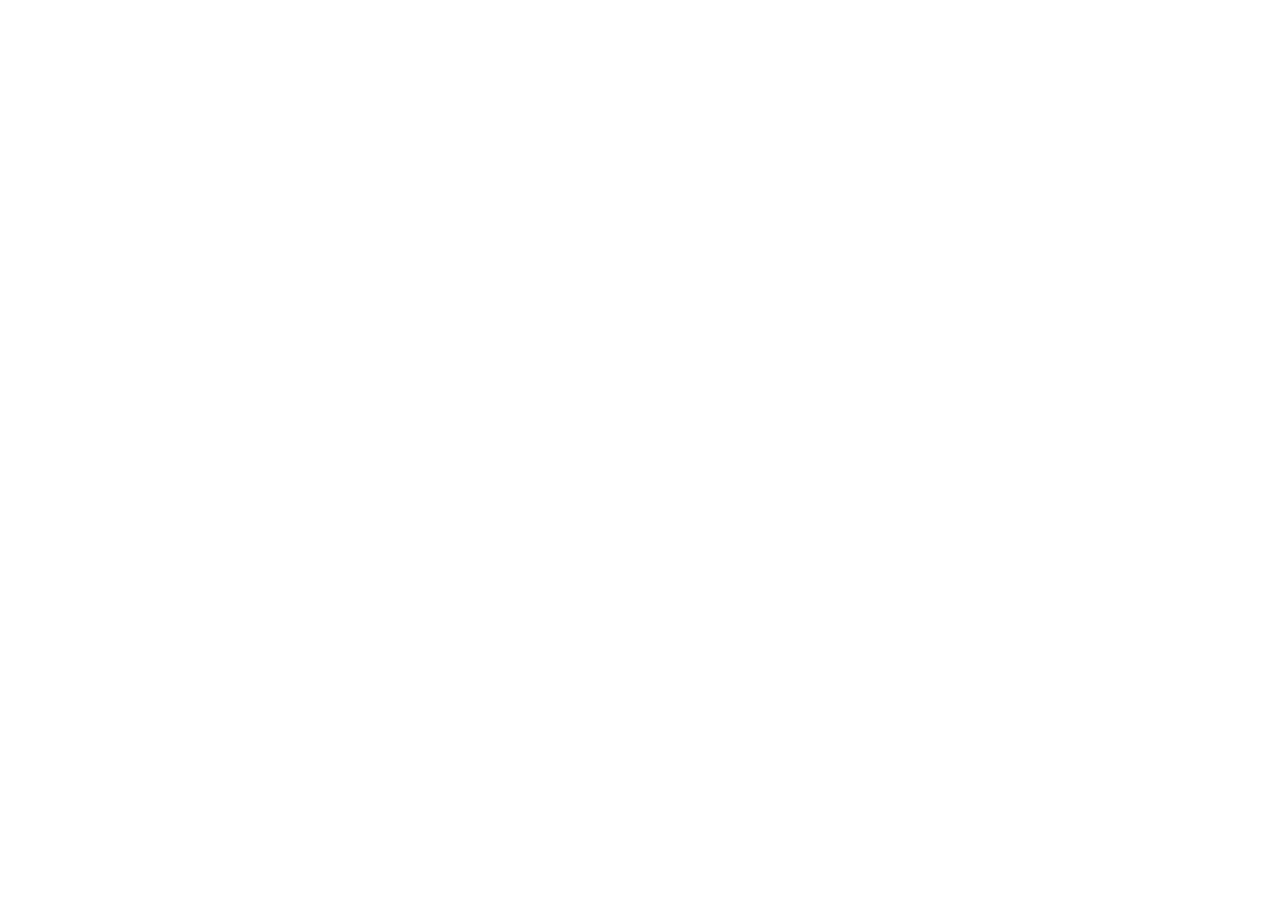
==== index.html @ 0fb294c4 "chore: setup project structure" ====
<!DOCTYPE html>
<html lang="fr">
<head>
    <meta charset="UTF-8">
    <meta name="viewport" content="width=device-width, initial-scale=1.0">
    <title>Document</title>
    <link rel="stylesheet" href="style.css">
</head>
<body>
    
    
    <script src="script.js"></script>
</body>
</html>
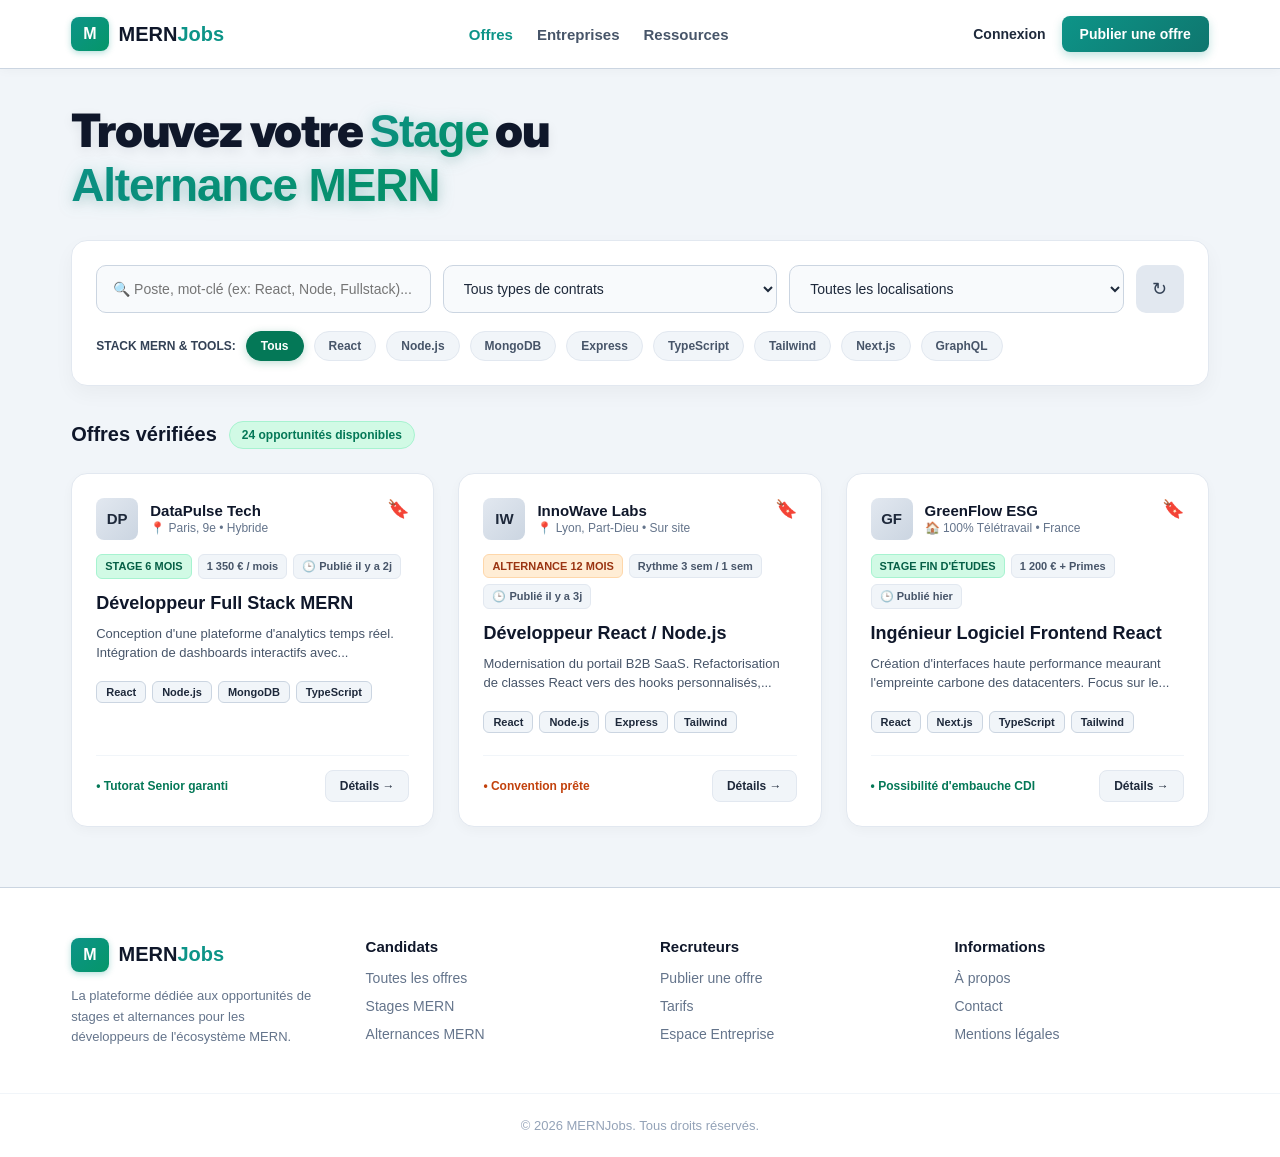
==== commit f0b719e2: "integrer la partie static html et css pour home page" ====
--- a/index.html
+++ b/index.html
@@ -3,12 +3,200 @@
 <head>
     <meta charset="UTF-8">
     <meta name="viewport" content="width=device-width, initial-scale=1.0">
-    <title>Document</title>
+    <title>Trouvez votre Stage ou Alternance MERN</title>
     <link rel="stylesheet" href="style.css">
+    <link href="https://fonts.googleapis.com/css2?family=Inter:wght@400;600;800;900&display=swap" rel="stylesheet">
 </head>
 <body>
-    
-    
-    <script src="script.js"></script>
+
+<header class="header">
+    <div class="container navbar">
+        <div class="logo-brand">
+            <span class="logo-icon">M</span>
+            <span class="logo-text">MERN<span>Jobs</span></span>
+        </div>
+        <nav class="nav-links">
+            <a href="#" class="active">Offres</a>
+            <a href="#">Entreprises</a>
+            <a href="#">Ressources</a>
+        </nav>
+        <div class="nav-actions">
+            <a href="#" class="btn-link">Connexion</a>
+            <a href="#" class="btn-primary">Publier une offre</a>
+        </div>
+    </div>
+</header>
+
+<main class="container">
+    <h1>Trouvez votre <span>Stage</span> ou<br><span>Alternance MERN</span></h1>
+
+    <div class="search-card">
+        <div class="inputs-row">
+            <input type="text" class="input-group" placeholder="🔍 Poste, mot-clé (ex: React, Node, Fullstack)...">
+            <select class="input-group">
+                <option>Tous types de contrats</option>
+            </select>
+            <select class="input-group">
+                <option>Toutes les localisations</option>
+            </select>
+            <button class="icon-btn">↻</button>
+        </div>
+        <div class="tags-row">
+            <span>STACK MERN & TOOLS:</span>
+            <a href="#" class="tag active">Tous</a>
+            <a href="#" class="tag">React</a>
+            <a href="#" class="tag">Node.js</a>
+            <a href="#" class="tag">MongoDB</a>
+            <a href="#" class="tag">Express</a>
+            <a href="#" class="tag">TypeScript</a>
+            <a href="#" class="tag">Tailwind</a>
+            <a href="#" class="tag">Next.js</a>
+            <a href="#" class="tag">GraphQL</a>
+        </div>
+    </div>
+
+    <div class="section-header">
+        <h2>Offres vérifiées</h2>
+        <span class="badge-count">24 opportunités disponibles</span>
+    </div>
+
+    <div class="grid">
+        <div class="card">
+            <div>
+                <div class="card-header">
+                    <div class="company-info">
+                        <div class="logo">DP</div>
+                        <div>
+                            <div class="company-name">DataPulse Tech</div>
+                            <div class="location">📍 Paris, 9e • Hybride</div>
+                        </div>
+                    </div>
+                    <span class="bookmark">🔖</span>
+                </div>
+                <div class="badges">
+                    <span class="badge-type">Stage 6 mois</span>
+                    <span class="badge-gray">1 350 € / mois</span>
+                    <span class="badge-gray">🕒 Publié il y a 2j</span>
+                </div>
+                <h3 class="job-title">Développeur Full Stack MERN</h3>
+                <p class="job-desc">Conception d'une plateforme d'analytics temps réel. Intégration de dashboards interactifs avec...</p>
+                <div class="tech-stack">
+                    <span class="tech">React</span>
+                    <span class="tech">Node.js</span>
+                    <span class="tech">MongoDB</span>
+                    <span class="tech">TypeScript</span>
+                </div>
+            </div>
+            <div class="card-footer">
+                <span class="perk">• Tutorat Senior garanti</span>
+                <button class="btn-details">Détails →</button>
+            </div>
+        </div>
+
+        <div class="card">
+            <div>
+                <div class="card-header">
+                    <div class="company-info">
+                        <div class="logo">IW</div>
+                        <div>
+                            <div class="company-name">InnoWave Labs</div>
+                            <div class="location">📍 Lyon, Part-Dieu • Sur site</div>
+                        </div>
+                    </div>
+                    <span class="bookmark">🔖</span>
+                </div>
+                <div class="badges">
+                    <span class="badge-type orange">Alternance 12 mois</span>
+                    <span class="badge-gray">Rythme 3 sem / 1 sem</span>
+                    <span class="badge-gray">🕒 Publié il y a 3j</span>
+                </div>
+                <h3 class="job-title">Développeur React / Node.js</h3>
+                <p class="job-desc">Modernisation du portail B2B SaaS. Refactorisation de classes React vers des hooks personnalisés,...</p>
+                <div class="tech-stack">
+                    <span class="tech">React</span>
+                    <span class="tech">Node.js</span>
+                    <span class="tech">Express</span>
+                    <span class="tech">Tailwind</span>
+                </div>
+            </div>
+            <div class="card-footer">
+                <span class="perk orange">• Convention prête</span>
+                <button class="btn-details">Détails →</button>
+            </div>
+        </div>
+
+        <div class="card">
+            <div>
+                <div class="card-header">
+                    <div class="company-info">
+                        <div class="logo">GF</div>
+                        <div>
+                            <div class="company-name">GreenFlow ESG</div>
+                            <div class="location">🏠 100% Télétravail • France</div>
+                        </div>
+                    </div>
+                    <span class="bookmark">🔖</span>
+                </div>
+                <div class="badges">
+                    <span class="badge-type">Stage Fin d'Études</span>
+                    <span class="badge-gray">1 200 € + Primes</span>
+                    <span class="badge-gray">🕒 Publié hier</span>
+                </div>
+                <h3 class="job-title">Ingénieur Logiciel Frontend React</h3>
+                <p class="job-desc">Création d'interfaces haute performance meaurant l'empreinte carbone des datacenters. Focus sur le...</p>
+                <div class="tech-stack">
+                    <span class="tech">React</span>
+                    <span class="tech">Next.js</span>
+                    <span class="tech">TypeScript</span>
+                    <span class="tech">Tailwind</span>
+                </div>
+            </div>
+            <div class="card-footer">
+                <span class="perk">• Possibilité d'embauche CDI</span>
+                <button class="btn-details">Détails →</button>
+            </div>
+        </div>
+    </div>
+</main>
+
+<footer class="footer">
+    <div class="container footer-content">
+        <div class="footer-col">
+            <div class="logo-brand">
+                <span class="logo-icon">M</span>
+                <span class="logo-text">MERN<span>Jobs</span></span>
+            </div>
+            <p class="footer-desc">La plateforme dédiée aux opportunités de stages et alternances pour les développeurs de l'écosystème MERN.</p>
+        </div>
+        <div class="footer-col">
+            <h4>Candidats</h4>
+            <ul>
+                <li><a href="#">Toutes les offres</a></li>
+                <li><a href="#">Stages MERN</a></li>
+                <li><a href="#">Alternances MERN</a></li>
+            </ul>
+        </div>
+        <div class="footer-col">
+            <h4>Recruteurs</h4>
+            <ul>
+                <li><a href="#">Publier une offre</a></li>
+                <li><a href="#">Tarifs</a></li>
+                <li><a href="#">Espace Entreprise</a></li>
+            </ul>
+        </div>
+        <div class="footer-col">
+            <h4>Informations</h4>
+            <ul>
+                <li><a href="#">À propos</a></li>
+                <li><a href="#">Contact</a></li>
+                <li><a href="#">Mentions légales</a></li>
+            </ul>
+        </div>
+    </div>
+    <div class="footer-bottom">
+        <p>© 2026 MERNJobs. Tous droits réservés.</p>
+    </div>
+</footer>
+<script src="script.js"></script>
 </body>
 </html>
--- a/style.css
+++ b/style.css
@@ -0,0 +1,484 @@
+* {
+    box-sizing: border-box;
+    margin: 0;
+    padding: 0;
+    font-family: Arial, sans-serif;
+}
+
+body {
+    background-color: #f1f5f9;
+    color: #0f172a;
+}
+
+.container {
+    width: 92%;
+    max-width: 1600px;
+    margin: 0 auto;
+    padding: 0 20px;
+}
+
+/* Navigation Header */
+.header {
+    background-color: #ffffff;
+    border-bottom: 1px solid #cbd5e1;
+    padding: 16px 0;
+    margin-bottom: 35px;
+    box-shadow: 0 2px 10px rgba(0, 0, 0, 0.03);
+}
+
+.navbar {
+    display: flex;
+    justify-content: space-between;
+    align-items: center;
+}
+
+.logo-brand {
+    display: flex;
+    align-items: center;
+    gap: 10px;
+}
+
+.logo-icon {
+    background: linear-gradient(135deg, #0d9488, #059669);
+    color: #ffffff;
+    font-weight: bold;
+    padding: 8px 12px;
+    border-radius: 8px;
+    font-size: 16px;
+    box-shadow: 0 2px 6px rgba(13, 148, 136, 0.3);
+}
+
+.logo-text {
+    font-weight: 800;
+    font-size: 20px;
+    color: #0f172a;
+}
+
+.logo-text span {
+    color: #0d9488;
+}
+
+.nav-links {
+    display: flex;
+    gap: 24px;
+}
+
+.nav-links a {
+    text-decoration: none;
+    color: #475569;
+    font-size: 15px;
+    font-weight: 600;
+    transition: color 0.2s ease;
+}
+
+.nav-links a.active, .nav-links a:hover {
+    color: #0d9488;
+}
+
+.nav-actions {
+    display: flex;
+    align-items: center;
+    gap: 16px;
+}
+
+.btn-link {
+    text-decoration: none;
+    color: #1e293b;
+    font-size: 14px;
+    font-weight: 700;
+}
+
+.btn-primary {
+    text-decoration: none;
+    background: linear-gradient(135deg, #0d9488, #0f766e);
+    color: #ffffff;
+    padding: 10px 18px;
+    border-radius: 8px;
+    font-size: 14px;
+    font-weight: bold;
+    box-shadow: 0 4px 10px rgba(13, 148, 136, 0.25);
+    transition: all 0.2s ease;
+}
+
+.btn-primary:hover {
+    background: linear-gradient(135deg, #0f766e, #115e59);
+    box-shadow: 0 6px 16px rgba(13, 148, 136, 0.35);
+    transform: translateY(-2px);
+}
+
+/* Section Principale */
+main {
+    margin-bottom: 60px;
+}
+
+h1 {
+    font-family: 'Inter', sans-serif;
+    font-size: 46px;
+    font-weight: 900;
+    letter-spacing: -1.2px;
+    line-height: 1.15;
+    margin-bottom: 28px;
+    color: #0f172a;
+    text-shadow: 0 4px 12px rgba(15, 23, 42, 0.08);
+}
+
+h1 span {
+    background: linear-gradient(135deg, #0d9488 0%, #059669 100%);
+    -webkit-background-clip: text;
+    -webkit-text-fill-color: transparent;
+    display: inline-block;
+    filter: drop-shadow(0 2px 8px rgba(13, 148, 136, 0.25));
+}
+
+/* Carte de recherche */
+.search-card {
+    background: #ffffff;
+    padding: 24px;
+    border-radius: 16px;
+    border: 1px solid #e2e8f0;
+    box-shadow: 0 8px 20px rgba(0, 0, 0, 0.04);
+    margin-bottom: 35px;
+    transition: box-shadow 0.3s ease;
+}
+
+.search-card:hover {
+    box-shadow: 0 12px 28px rgba(0, 0, 0, 0.07);
+}
+
+.inputs-row {
+    display: flex;
+    gap: 12px;
+    margin-bottom: 18px;
+}
+
+.input-group {
+    flex: 1;
+    padding: 14px 16px;
+    background-color: #f8fafc;
+    border-radius: 10px;
+    border: 1px solid #cbd5e1;
+    color: #1e293b;
+    font-size: 14px;
+    outline: none;
+}
+
+.input-group:focus {
+    border-color: #0d9488;
+    background-color: #ffffff;
+}
+
+.icon-btn {
+    width: 48px;
+    background-color: #e2e8f0;
+    border: none;
+    border-radius: 10px;
+    cursor: pointer;
+    font-size: 18px;
+    color: #334155;
+    transition: all 0.2s ease;
+}
+
+.icon-btn:hover {
+    background-color: #cbd5e1;
+    transform: rotate(180deg);
+}
+
+.tags-row {
+    display: flex;
+    align-items: center;
+    gap: 10px;
+    flex-wrap: wrap;
+    font-size: 12px;
+    font-weight: bold;
+    color: #334155;
+}
+
+.tag {
+    padding: 7px 14px;
+    border-radius: 20px;
+    background-color: #f1f5f9;
+    color: #475569;
+    text-decoration: none;
+    font-weight: 600;
+    border: 1px solid #e2e8f0;
+    transition: all 0.2s ease;
+}
+
+.tag:hover:not(.active) {
+    background-color: #e2e8f0;
+    color: #0f172a;
+    transform: translateY(-1px);
+}
+
+.tag.active {
+    background-color: #047857;
+    color: #ffffff;
+    font-weight: bold;
+    border-color: #047857;
+    box-shadow: 0 2px 8px rgba(4, 120, 87, 0.25);
+}
+
+/* En-tête de section */
+.section-header {
+    display: flex;
+    align-items: center;
+    gap: 12px;
+    margin-bottom: 24px;
+}
+
+.section-header h2 {
+    font-size: 20px;
+    color: #0f172a;
+}
+
+.badge-count {
+    background-color: #d1fae5;
+    color: #047857;
+    padding: 6px 12px;
+    border-radius: 20px;
+    font-size: 12px;
+    font-weight: 800;
+    border: 1px solid #a7f3d0;
+}
+
+/* Grille et Cartes */
+.grid {
+    display: flex;
+    flex-wrap: wrap;
+    gap: 24px;
+}
+
+.card {
+    background: #ffffff;
+    border-radius: 16px;
+    padding: 24px;
+    flex: 1 1 calc(33.333% - 24px);
+    min-width: 320px;
+    border: 1px solid #e2e8f0;
+    box-shadow: 0 4px 12px rgba(0, 0, 0, 0.03);
+    display: flex;
+    flex-direction: column;
+    justify-content: space-between;
+    transition: all 0.25s ease;
+}
+
+.card:hover {
+    transform: translateY(-5px);
+    box-shadow: 0 16px 30px rgba(0, 0, 0, 0.08);
+    border-color: #94a3b8;
+}
+
+.card-header {
+    display: flex;
+    justify-content: space-between;
+    align-items: flex-start;
+    margin-bottom: 14px;
+}
+
+.company-info {
+    display: flex;
+    gap: 12px;
+    align-items: center;
+}
+
+.logo {
+    width: 42px;
+    height: 42px;
+    background: linear-gradient(135deg, #e2e8f0, #cbd5e1);
+    border-radius: 8px;
+    display: flex;
+    align-items: center;
+    justify-content: center;
+    font-weight: 800;
+    font-size: 15px;
+    color: #1e293b;
+}
+
+.company-name {
+    font-weight: 700;
+    font-size: 15px;
+    color: #0f172a;
+}
+
+.location {
+    font-size: 12px;
+    color: #64748b;
+    margin-top: 2px;
+}
+
+.bookmark {
+    color: #94a3b8;
+    font-size: 18px;
+    cursor: pointer;
+    transition: all 0.2s ease;
+}
+
+.bookmark:hover {
+    transform: scale(1.25);
+    color: #0d9488;
+}
+
+.badges {
+    display: flex;
+    flex-wrap: wrap;
+    gap: 6px;
+    margin-bottom: 14px;
+}
+
+.badge-type {
+    background-color: #d1fae5;
+    color: #065f46;
+    font-size: 11px;
+    font-weight: 800;
+    padding: 5px 8px;
+    border-radius: 6px;
+    text-transform: uppercase;
+    border: 1px solid #a7f3d0;
+}
+
+.badge-type.orange {
+    background-color: #ffedd5;
+    color: #9a3412;
+    border-color: #fed7aa;
+}
+
+.badge-gray {
+    background-color: #f1f5f9;
+    color: #475569;
+    font-size: 11px;
+    font-weight: 600;
+    padding: 5px 8px;
+    border-radius: 6px;
+    border: 1px solid #e2e8f0;
+}
+
+.job-title {
+    font-size: 18px;
+    margin-bottom: 10px;
+    color: #0f172a;
+    transition: color 0.2s ease;
+}
+
+.card:hover .job-title {
+    color: #0d9488;
+}
+
+.job-desc {
+    font-size: 13px;
+    color: #475569;
+    line-height: 1.5;
+    margin-bottom: 18px;
+}
+
+.tech-stack {
+    display: flex;
+    gap: 6px;
+    flex-wrap: wrap;
+    margin-bottom: 22px;
+}
+
+.tech {
+    background-color: #f1f5f9;
+    border: 1px solid #cbd5e1;
+    color: #1e293b;
+    font-size: 11px;
+    padding: 4px 9px;
+    border-radius: 6px;
+    font-weight: 700;
+}
+
+.card-footer {
+    display: flex;
+    justify-content: space-between;
+    align-items: center;
+    border-top: 1px solid #f1f5f9;
+    padding-top: 14px;
+}
+
+.perk {
+    font-size: 12px;
+    color: #047857;
+    font-weight: 700;
+}
+
+.perk.orange {
+    color: #c2410c;
+}
+
+.btn-details {
+    background-color: #f1f5f9;
+    border: 1px solid #e2e8f0;
+    padding: 8px 14px;
+    border-radius: 8px;
+    font-size: 12px;
+    font-weight: 700;
+    color: #1e293b;
+    cursor: pointer;
+    transition: all 0.2s ease;
+}
+
+.btn-details:hover {
+    background-color: #0d9488;
+    color: #ffffff;
+    border-color: #0d9488;
+    box-shadow: 0 4px 10px rgba(13, 148, 136, 0.25);
+}
+
+/* Footer */
+.footer {
+    background-color: #ffffff;
+    border-top: 1px solid #cbd5e1;
+    padding-top: 50px;
+    margin-top: 60px;
+}
+
+.footer-content {
+    display: flex;
+    justify-content: space-between;
+    gap: 40px;
+    margin-bottom: 40px;
+}
+
+.footer-col {
+    flex: 1;
+}
+
+.footer-desc {
+    font-size: 13px;
+    color: #64748b;
+    margin-top: 14px;
+    line-height: 1.6;
+}
+
+.footer-col h4 {
+    font-size: 15px;
+    color: #0f172a;
+    margin-bottom: 14px;
+}
+
+.footer-col ul {
+    list-style: none;
+}
+
+.footer-col li {
+    margin-bottom: 10px;
+}
+
+.footer-col a {
+    text-decoration: none;
+    color: #64748b;
+    font-size: 14px;
+    transition: color 0.2s ease;
+}
+
+.footer-col a:hover {
+    color: #0d9488;
+}
+
+.footer-bottom {
+    border-top: 1px solid #f1f5f9;
+    padding: 24px 0;
+    text-align: center;
+    font-size: 13px;
+    color: #94a3b8;
+}
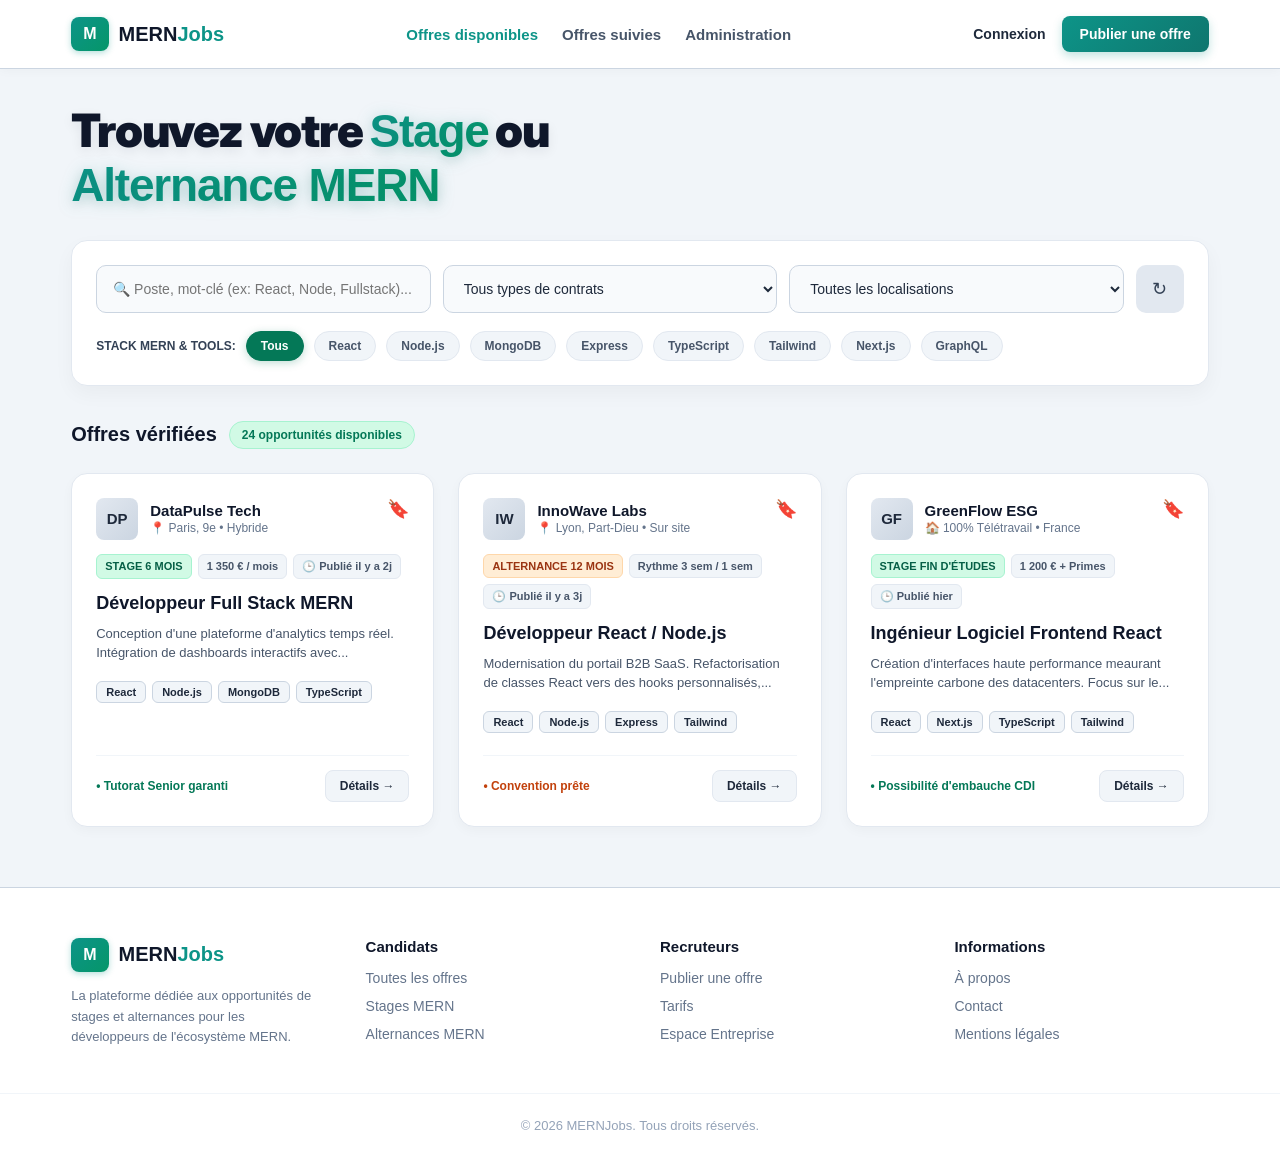
==== commit f4259a3c: "add nav and fotter to all pages" ====
--- a/index.html
+++ b/index.html
@@ -16,9 +16,9 @@
             <span class="logo-text">MERN<span>Jobs</span></span>
         </div>
         <nav class="nav-links">
-            <a href="#" class="active">Offres</a>
-            <a href="#">Entreprises</a>
-            <a href="#">Ressources</a>
+            <a href="/index.html" class="active">Offres disponibles</a>
+            <a href="/suivies.html">Offres suivies</a>
+            <a href="/deposer.html">Administration</a>
         </nav>
         <div class="nav-actions">
             <a href="#" class="btn-link">Connexion</a>
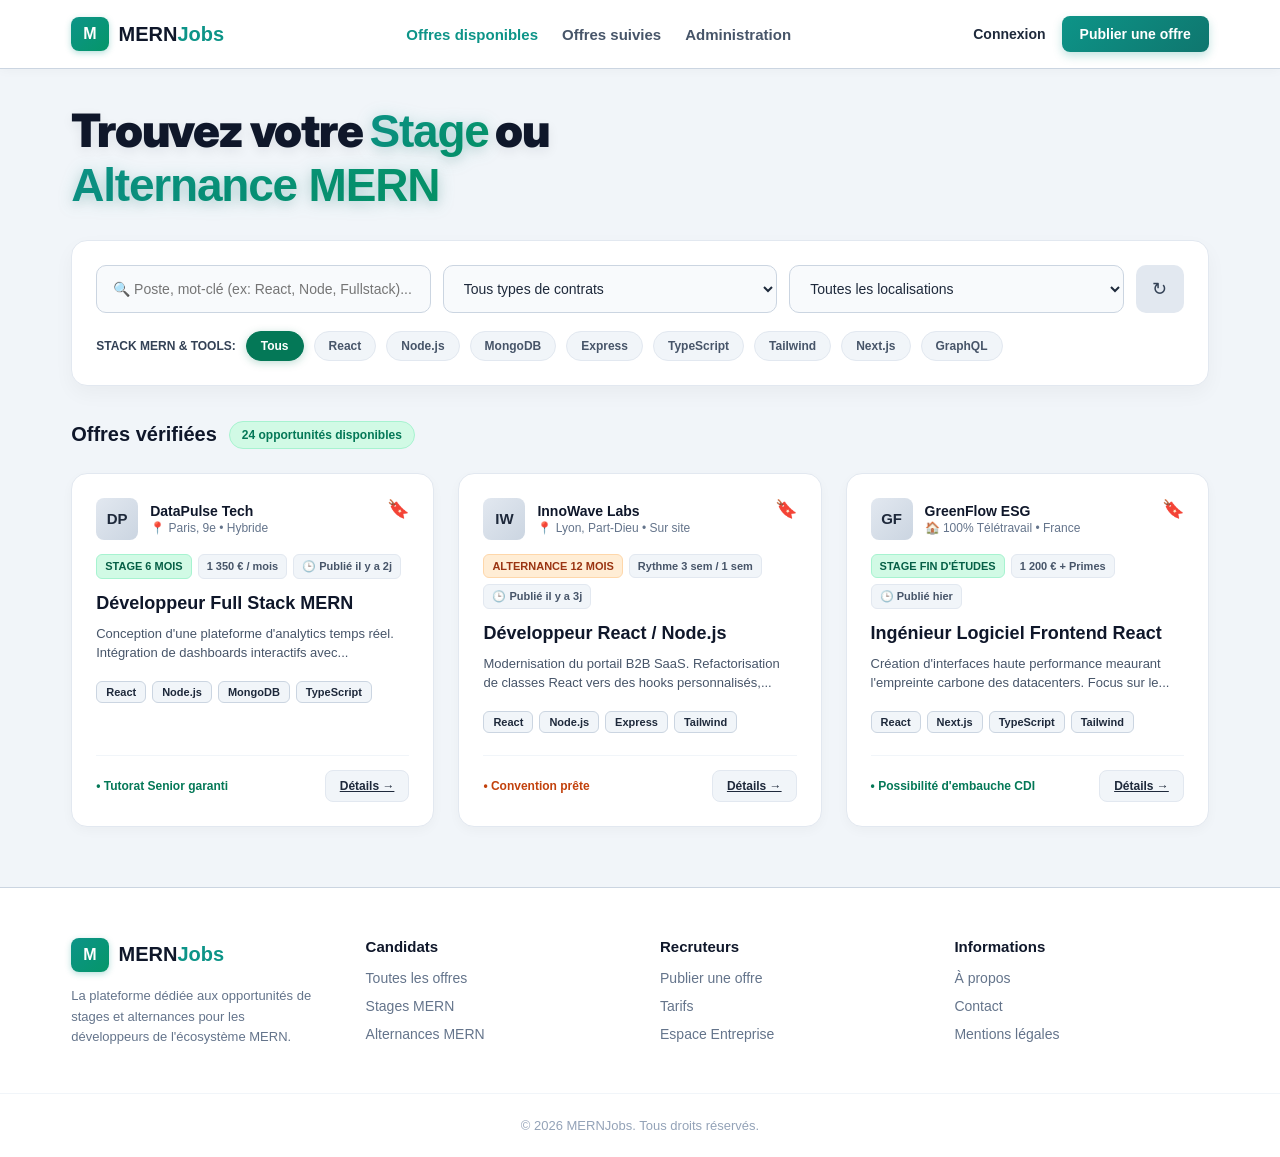
==== commit 7d5a9f20: "ajouter html et css pour daitails page" ====
--- a/index.html
+++ b/index.html
@@ -1,5 +1,6 @@
 <!DOCTYPE html>
 <html lang="fr">
+
 <head>
     <meta charset="UTF-8">
     <meta name="viewport" content="width=device-width, initial-scale=1.0">
@@ -7,196 +8,202 @@
     <link rel="stylesheet" href="style.css">
     <link href="https://fonts.googleapis.com/css2?family=Inter:wght@400;600;800;900&display=swap" rel="stylesheet">
 </head>
+
 <body>
 
-<header class="header">
-    <div class="container navbar">
-        <div class="logo-brand">
-            <span class="logo-icon">M</span>
-            <span class="logo-text">MERN<span>Jobs</span></span>
-        </div>
-        <nav class="nav-links">
-            <a href="/index.html" class="active">Offres disponibles</a>
-            <a href="/suivies.html">Offres suivies</a>
-            <a href="/deposer.html">Administration</a>
-        </nav>
-        <div class="nav-actions">
-            <a href="#" class="btn-link">Connexion</a>
-            <a href="#" class="btn-primary">Publier une offre</a>
-        </div>
-    </div>
-</header>
-
-<main class="container">
-    <h1>Trouvez votre <span>Stage</span> ou<br><span>Alternance MERN</span></h1>
-
-    <div class="search-card">
-        <div class="inputs-row">
-            <input type="text" class="input-group" placeholder="🔍 Poste, mot-clé (ex: React, Node, Fullstack)...">
-            <select class="input-group">
-                <option>Tous types de contrats</option>
-            </select>
-            <select class="input-group">
-                <option>Toutes les localisations</option>
-            </select>
-            <button class="icon-btn">↻</button>
-        </div>
-        <div class="tags-row">
-            <span>STACK MERN & TOOLS:</span>
-            <a href="#" class="tag active">Tous</a>
-            <a href="#" class="tag">React</a>
-            <a href="#" class="tag">Node.js</a>
-            <a href="#" class="tag">MongoDB</a>
-            <a href="#" class="tag">Express</a>
-            <a href="#" class="tag">TypeScript</a>
-            <a href="#" class="tag">Tailwind</a>
-            <a href="#" class="tag">Next.js</a>
-            <a href="#" class="tag">GraphQL</a>
-        </div>
-    </div>
-
-    <div class="section-header">
-        <h2>Offres vérifiées</h2>
-        <span class="badge-count">24 opportunités disponibles</span>
-    </div>
-
-    <div class="grid">
-        <div class="card">
-            <div>
-                <div class="card-header">
-                    <div class="company-info">
-                        <div class="logo">DP</div>
-                        <div>
-                            <div class="company-name">DataPulse Tech</div>
-                            <div class="location">📍 Paris, 9e • Hybride</div>
-                        </div>
-                    </div>
-                    <span class="bookmark">🔖</span>
-                </div>
-                <div class="badges">
-                    <span class="badge-type">Stage 6 mois</span>
-                    <span class="badge-gray">1 350 € / mois</span>
-                    <span class="badge-gray">🕒 Publié il y a 2j</span>
-                </div>
-                <h3 class="job-title">Développeur Full Stack MERN</h3>
-                <p class="job-desc">Conception d'une plateforme d'analytics temps réel. Intégration de dashboards interactifs avec...</p>
-                <div class="tech-stack">
-                    <span class="tech">React</span>
-                    <span class="tech">Node.js</span>
-                    <span class="tech">MongoDB</span>
-                    <span class="tech">TypeScript</span>
-                </div>
-            </div>
-            <div class="card-footer">
-                <span class="perk">• Tutorat Senior garanti</span>
-                <button class="btn-details">Détails →</button>
-            </div>
-        </div>
-
-        <div class="card">
-            <div>
-                <div class="card-header">
-                    <div class="company-info">
-                        <div class="logo">IW</div>
-                        <div>
-                            <div class="company-name">InnoWave Labs</div>
-                            <div class="location">📍 Lyon, Part-Dieu • Sur site</div>
-                        </div>
-                    </div>
-                    <span class="bookmark">🔖</span>
-                </div>
-                <div class="badges">
-                    <span class="badge-type orange">Alternance 12 mois</span>
-                    <span class="badge-gray">Rythme 3 sem / 1 sem</span>
-                    <span class="badge-gray">🕒 Publié il y a 3j</span>
-                </div>
-                <h3 class="job-title">Développeur React / Node.js</h3>
-                <p class="job-desc">Modernisation du portail B2B SaaS. Refactorisation de classes React vers des hooks personnalisés,...</p>
-                <div class="tech-stack">
-                    <span class="tech">React</span>
-                    <span class="tech">Node.js</span>
-                    <span class="tech">Express</span>
-                    <span class="tech">Tailwind</span>
-                </div>
-            </div>
-            <div class="card-footer">
-                <span class="perk orange">• Convention prête</span>
-                <button class="btn-details">Détails →</button>
-            </div>
-        </div>
-
-        <div class="card">
-            <div>
-                <div class="card-header">
-                    <div class="company-info">
-                        <div class="logo">GF</div>
-                        <div>
-                            <div class="company-name">GreenFlow ESG</div>
-                            <div class="location">🏠 100% Télétravail • France</div>
-                        </div>
-                    </div>
-                    <span class="bookmark">🔖</span>
-                </div>
-                <div class="badges">
-                    <span class="badge-type">Stage Fin d'Études</span>
-                    <span class="badge-gray">1 200 € + Primes</span>
-                    <span class="badge-gray">🕒 Publié hier</span>
-                </div>
-                <h3 class="job-title">Ingénieur Logiciel Frontend React</h3>
-                <p class="job-desc">Création d'interfaces haute performance meaurant l'empreinte carbone des datacenters. Focus sur le...</p>
-                <div class="tech-stack">
-                    <span class="tech">React</span>
-                    <span class="tech">Next.js</span>
-                    <span class="tech">TypeScript</span>
-                    <span class="tech">Tailwind</span>
-                </div>
-            </div>
-            <div class="card-footer">
-                <span class="perk">• Possibilité d'embauche CDI</span>
-                <button class="btn-details">Détails →</button>
-            </div>
-        </div>
-    </div>
-</main>
-
-<footer class="footer">
-    <div class="container footer-content">
-        <div class="footer-col">
+    <header class="header">
+        <div class="container navbar">
             <div class="logo-brand">
                 <span class="logo-icon">M</span>
                 <span class="logo-text">MERN<span>Jobs</span></span>
             </div>
-            <p class="footer-desc">La plateforme dédiée aux opportunités de stages et alternances pour les développeurs de l'écosystème MERN.</p>
-        </div>
-        <div class="footer-col">
-            <h4>Candidats</h4>
-            <ul>
-                <li><a href="#">Toutes les offres</a></li>
-                <li><a href="#">Stages MERN</a></li>
-                <li><a href="#">Alternances MERN</a></li>
-            </ul>
-        </div>
-        <div class="footer-col">
-            <h4>Recruteurs</h4>
-            <ul>
-                <li><a href="#">Publier une offre</a></li>
-                <li><a href="#">Tarifs</a></li>
-                <li><a href="#">Espace Entreprise</a></li>
-            </ul>
-        </div>
-        <div class="footer-col">
-            <h4>Informations</h4>
-            <ul>
-                <li><a href="#">À propos</a></li>
-                <li><a href="#">Contact</a></li>
-                <li><a href="#">Mentions légales</a></li>
-            </ul>
-        </div>
-    </div>
-    <div class="footer-bottom">
-        <p>© 2026 MERNJobs. Tous droits réservés.</p>
-    </div>
-</footer>
-<script src="script.js"></script>
+            <nav class="nav-links">
+                <a href="/index.html" class="active">Offres disponibles</a>
+                <a href="/suivies.html">Offres suivies</a>
+                <a href="/deposer.html">Administration</a>
+            </nav>
+            <div class="nav-actions">
+                <a href="#" class="btn-link">Connexion</a>
+                <a href="#" class="btn-primary">Publier une offre</a>
+            </div>
+        </div>
+    </header>
+
+    <main class="container">
+        <h1>Trouvez votre <span>Stage</span> ou<br><span>Alternance MERN</span></h1>
+
+        <div class="search-card">
+            <div class="inputs-row">
+                <input type="text" class="input-group" placeholder="🔍 Poste, mot-clé (ex: React, Node, Fullstack)...">
+                <select class="input-group">
+                    <option>Tous types de contrats</option>
+                </select>
+                <select class="input-group">
+                    <option>Toutes les localisations</option>
+                </select>
+                <button class="icon-btn">↻</button>
+            </div>
+            <div class="tags-row">
+                <span>STACK MERN & TOOLS:</span>
+                <a href="#" class="tag active">Tous</a>
+                <a href="#" class="tag">React</a>
+                <a href="#" class="tag">Node.js</a>
+                <a href="#" class="tag">MongoDB</a>
+                <a href="#" class="tag">Express</a>
+                <a href="#" class="tag">TypeScript</a>
+                <a href="#" class="tag">Tailwind</a>
+                <a href="#" class="tag">Next.js</a>
+                <a href="#" class="tag">GraphQL</a>
+            </div>
+        </div>
+
+        <div class="section-header">
+            <h2>Offres vérifiées</h2>
+            <span class="badge-count">24 opportunités disponibles</span>
+        </div>
+
+        <div class="grid">
+            <div class="card">
+                <div>
+                    <div class="card-header">
+                        <div class="company-info">
+                            <div class="logo">DP</div>
+                            <div>
+                                <div class="company-name">DataPulse Tech</div>
+                                <div class="location">📍 Paris, 9e • Hybride</div>
+                            </div>
+                        </div>
+                        <span class="bookmark">🔖</span>
+                    </div>
+                    <div class="badges">
+                        <span class="badge-type">Stage 6 mois</span>
+                        <span class="badge-gray">1 350 € / mois</span>
+                        <span class="badge-gray">🕒 Publié il y a 2j</span>
+                    </div>
+                    <h3 class="job-title">Développeur Full Stack MERN</h3>
+                    <p class="job-desc">Conception d'une plateforme d'analytics temps réel. Intégration de dashboards
+                        interactifs avec...</p>
+                    <div class="tech-stack">
+                        <span class="tech">React</span>
+                        <span class="tech">Node.js</span>
+                        <span class="tech">MongoDB</span>
+                        <span class="tech">TypeScript</span>
+                    </div>
+                </div>
+                <div class="card-footer">
+                    <span class="perk">• Tutorat Senior garanti</span>
+                    <a href="daitails.html" class="btn-details">Détails →</a>
+                </div>
+            </div>
+
+            <div class="card">
+                <div>
+                    <div class="card-header">
+                        <div class="company-info">
+                            <div class="logo">IW</div>
+                            <div>
+                                <div class="company-name">InnoWave Labs</div>
+                                <div class="location">📍 Lyon, Part-Dieu • Sur site</div>
+                            </div>
+                        </div>
+                        <span class="bookmark">🔖</span>
+                    </div>
+                    <div class="badges">
+                        <span class="badge-type orange">Alternance 12 mois</span>
+                        <span class="badge-gray">Rythme 3 sem / 1 sem</span>
+                        <span class="badge-gray">🕒 Publié il y a 3j</span>
+                    </div>
+                    <h3 class="job-title">Développeur React / Node.js</h3>
+                    <p class="job-desc">Modernisation du portail B2B SaaS. Refactorisation de classes React vers des
+                        hooks personnalisés,...</p>
+                    <div class="tech-stack">
+                        <span class="tech">React</span>
+                        <span class="tech">Node.js</span>
+                        <span class="tech">Express</span>
+                        <span class="tech">Tailwind</span>
+                    </div>
+                </div>
+                <div class="card-footer">
+                    <span class="perk orange">• Convention prête</span>
+                    <a href="daitails.html" class="btn-details">Détails →</a>
+                </div>
+            </div>
+
+            <div class="card">
+                <div>
+                    <div class="card-header">
+                        <div class="company-info">
+                            <div class="logo">GF</div>
+                            <div>
+                                <div class="company-name">GreenFlow ESG</div>
+                                <div class="location">🏠 100% Télétravail • France</div>
+                            </div>
+                        </div>
+                        <span class="bookmark">🔖</span>
+                    </div>
+                    <div class="badges">
+                        <span class="badge-type">Stage Fin d'Études</span>
+                        <span class="badge-gray">1 200 € + Primes</span>
+                        <span class="badge-gray">🕒 Publié hier</span>
+                    </div>
+                    <h3 class="job-title">Ingénieur Logiciel Frontend React</h3>
+                    <p class="job-desc">Création d'interfaces haute performance meaurant l'empreinte carbone des
+                        datacenters. Focus sur le...</p>
+                    <div class="tech-stack">
+                        <span class="tech">React</span>
+                        <span class="tech">Next.js</span>
+                        <span class="tech">TypeScript</span>
+                        <span class="tech">Tailwind</span>
+                    </div>
+                </div>
+                <div class="card-footer">
+                    <span class="perk">• Possibilité d'embauche CDI</span>
+                    <a href="daitails.html" class="btn-details">Détails →</a>
+                </div>
+            </div>
+        </div>
+    </main>
+
+    <footer class="footer">
+        <div class="container footer-content">
+            <div class="footer-col">
+                <div class="logo-brand">
+                    <span class="logo-icon">M</span>
+                    <span class="logo-text">MERN<span>Jobs</span></span>
+                </div>
+                <p class="footer-desc">La plateforme dédiée aux opportunités de stages et alternances pour les
+                    développeurs de l'écosystème MERN.</p>
+            </div>
+            <div class="footer-col">
+                <h4>Candidats</h4>
+                <ul>
+                    <li><a href="#">Toutes les offres</a></li>
+                    <li><a href="#">Stages MERN</a></li>
+                    <li><a href="#">Alternances MERN</a></li>
+                </ul>
+            </div>
+            <div class="footer-col">
+                <h4>Recruteurs</h4>
+                <ul>
+                    <li><a href="#">Publier une offre</a></li>
+                    <li><a href="#">Tarifs</a></li>
+                    <li><a href="#">Espace Entreprise</a></li>
+                </ul>
+            </div>
+            <div class="footer-col">
+                <h4>Informations</h4>
+                <ul>
+                    <li><a href="#">À propos</a></li>
+                    <li><a href="#">Contact</a></li>
+                    <li><a href="#">Mentions légales</a></li>
+                </ul>
+            </div>
+        </div>
+        <div class="footer-bottom">
+            <p>© 2026 MERNJobs. Tous droits réservés.</p>
+        </div>
+    </footer>
+    <script src="script.js"></script>
 </body>
+
 </html>
--- a/style.css
+++ b/style.css
@@ -17,7 +17,6 @@
     padding: 0 20px;
 }
 
-/* Navigation Header */
 .header {
     background-color: #ffffff;
     border-bottom: 1px solid #cbd5e1;
@@ -481,4 +480,623 @@
     text-align: center;
     font-size: 13px;
     color: #94a3b8;
+}
+/* page  suivies */
+.page-badge {
+    color: #047857;
+    font-size: 11px;
+    font-weight: 800;
+    letter-spacing: 0.5px;
+    margin-bottom: 8px;
+}
+
+.subtitle {
+    color: #64748b;
+    font-size: 15px;
+    margin-top: -18px;
+    margin-bottom: 30px;
+}
+
+.saved-jobs-list {
+    display: flex;
+    flex-direction: column;
+    gap: 16px;
+}
+
+.saved-card {
+    background: #ffffff;
+    border-radius: 12px;
+    padding: 20px 24px;
+    border: 1px solid #e2e8f0;
+    box-shadow: 0 4px 12px rgba(0, 0, 0, 0.03);
+    display: flex;
+    justify-content: space-between;
+    align-items: center;
+    transition: all 0.25s ease;
+}
+
+.saved-card:hover {
+    transform: translateY(-2px);
+    box-shadow: 0 10px 24px rgba(0, 0, 0, 0.06);
+    border-color: #cbd5e1;
+}
+
+.saved-card-left {
+    display: flex;
+    gap: 20px;
+    align-items: flex-start;
+}
+
+.saved-card-content {
+    display: flex;
+    flex-direction: column;
+    gap: 8px;
+}
+
+.title-row {
+    display: flex;
+    align-items: center;
+    gap: 12px;
+}
+
+.job-title-list {
+    font-size: 18px;
+    font-weight: 800;
+    color: #0f172a;
+}
+
+.meta-row {
+    font-size: 13px;
+    color: #64748b;
+}
+
+.meta-row strong {
+    color: #1e293b;
+}
+
+.saved-card-content .tech-stack {
+    margin-bottom: 0;
+    margin-top: 4px;
+}
+
+.saved-card-actions {
+    display: flex;
+    gap: 10px;
+}
+
+.btn-action {
+    background-color: #f1f5f9;
+    border: 1px solid #e2e8f0;
+    padding: 8px 14px;
+    border-radius: 8px;
+    font-size: 12px;
+    font-weight: 700;
+    color: #334155;
+    cursor: pointer;
+    display: flex;
+    align-items: center;
+    gap: 6px;
+    transition: all 0.2s ease;
+}
+
+.btn-action:hover {
+    background-color: #e2e8f0;
+    color: #0f172a;
+    transform: translateY(-1px);
+    box-shadow: 0 2px 6px rgba(0, 0, 0, 0.05);
+}
+/* Page Administration */
+.admin-header {
+    display: flex;
+    justify-content: space-between;
+    align-items: flex-start;
+    margin-bottom: 24px;
+}
+
+.btn-create {
+    display: flex;
+    align-items: center;
+    gap: 8px;
+    padding: 12px 20px;
+    font-size: 14px;
+}
+
+.admin-card {
+    background: #ffffff;
+    border-radius: 16px;
+    border: 1px solid #e2e8f0;
+    box-shadow: 0 4px 20px rgba(0, 0, 0, 0.03);
+    padding: 24px;
+}
+
+/* Filtres Administration */
+.admin-filter-bar {
+    display: flex;
+    justify-content: space-between;
+    align-items: center;
+    gap: 16px;
+    margin-bottom: 24px;
+}
+
+.search-input-wrapper {
+    position: relative;
+    flex: 1;
+    max-width: 480px;
+}
+
+.search-icon {
+    position: absolute;
+    left: 14px;
+    top: 50%;
+    transform: translateY(-50%);
+    font-size: 14px;
+    color: #94a3b8;
+}
+
+.admin-search-input {
+    width: 100%;
+    padding: 10px 14px 10px 38px;
+    background-color: #f8fafc;
+    border: 1px solid #cbd5e1;
+    border-radius: 8px;
+    font-size: 13px;
+    outline: none;
+    transition: all 0.2s ease;
+}
+
+.admin-search-input:focus {
+    background-color: #ffffff;
+    border-color: #0d9488;
+    box-shadow: 0 0 0 3px rgba(13, 148, 136, 0.1);
+}
+
+.filter-tabs {
+    display: flex;
+    background-color: #f1f5f9;
+    padding: 4px;
+    border-radius: 8px;
+    gap: 4px;
+}
+
+.tab-btn {
+    border: none;
+    background: transparent;
+    padding: 8px 14px;
+    font-size: 13px;
+    font-weight: 600;
+    color: #64748b;
+    border-radius: 6px;
+    cursor: pointer;
+    transition: all 0.2s ease;
+}
+
+.tab-btn.active {
+    background-color: #0d9488;
+    color: #ffffff;
+    box-shadow: 0 2px 6px rgba(13, 148, 136, 0.25);
+}
+
+/* Data Table */
+.table-responsive {
+    overflow-x: auto;
+}
+
+.admin-table {
+    width: 100%;
+    border-collapse: collapse;
+    text-align: left;
+}
+
+.admin-table th {
+    font-size: 11px;
+    font-weight: 800;
+    color: #64748b;
+    letter-spacing: 0.5px;
+    padding: 12px 16px;
+    border-bottom: 2px solid #f1f5f9;
+}
+
+.admin-table td {
+    padding: 16px;
+    border-bottom: 1px solid #f1f5f9;
+    vertical-align: middle;
+}
+
+.admin-table tbody tr {
+    transition: background-color 0.15s ease;
+}
+
+.admin-table tbody tr:hover {
+    background-color: #f8fafc;
+}
+
+.company-name, .job-role {
+    font-weight: 700;
+    font-size: 14px;
+    color: #0f172a;
+}
+
+.company-sub, .job-sub {
+    font-size: 12px;
+    color: #64748b;
+    margin-top: 2px;
+}
+
+.loc-text, .date-text {
+    font-size: 13px;
+    color: #475569;
+}
+
+.tech-stack-mini {
+    display: flex;
+    gap: 4px;
+    flex-wrap: wrap;
+}
+
+.tech-stack-mini span {
+    background-color: #f1f5f9;
+    border: 1px solid #e2e8f0;
+    color: #334155;
+    font-size: 10px;
+    font-weight: 700;
+    padding: 3px 6px;
+    border-radius: 4px;
+}
+
+.action-buttons {
+    display: flex;
+    gap: 6px;
+    justify-content: flex-end;
+}
+
+.btn-icon-action {
+    background: transparent;
+    border: 1px solid #e2e8f0;
+    border-radius: 6px;
+    width: 32px;
+    height: 32px;
+    display: flex;
+    align-items: center;
+    justify-content: center;
+    cursor: pointer;
+    font-size: 13px;
+    transition: all 0.2s ease;
+}
+
+.btn-icon-action:hover {
+    background-color: #f1f5f9;
+    border-color: #cbd5e1;
+
+}
+
+.btn-icon-action.delete:hover {
+    background-color: #fef2f2;
+    border-color: #fca5a5;
+    color: #dc2626;
+}
+
+.text-right {
+    text-align: right;
+}
+/* Page Détail Offre */
+.breadcrumb-row {
+    display: flex;
+    justify-content: space-between;
+    align-items: center;
+    margin-bottom: 20px;
+    font-size: 13px;
+}
+
+.breadcrumb {
+    color: #64748b;
+}
+
+.breadcrumb a {
+    color: #64748b;
+    text-decoration: none;
+}
+
+.breadcrumb a:hover {
+    color: #0d9488;
+}
+
+.breadcrumb span {
+    color: #0f172a;
+    font-weight: 600;
+}
+
+.back-link {
+    color: #475569;
+    text-decoration: none;
+    font-weight: 700;
+    transition: color 0.2s ease;
+}
+
+.back-link:hover {
+    color: #0d9488;
+}
+
+/* Header de la Fiche */
+.job-detail-header {
+    display: flex;
+    justify-content: space-between;
+    align-items: center;
+    padding-bottom: 20px;
+    border-bottom: 1px solid #e2e8f0;
+    margin-bottom: 20px;
+}
+
+.company-brand-row {
+    display: flex;
+    gap: 16px;
+    align-items: center;
+}
+
+.company-logo-large {
+    width: 54px;
+    height: 54px;
+    background: #f1f5f9;
+    border: 1px solid #cbd5e1;
+    border-radius: 12px;
+    display: flex;
+    align-items: center;
+    justify-content: center;
+    font-size: 24px;
+}
+
+.company-title-wrap {
+    display: flex;
+    align-items: center;
+    gap: 10px;
+}
+
+.company-title-wrap h2 {
+    font-size: 20px;
+    color: #0f172a;
+}
+
+.badge-partner {
+    background-color: #d1fae5;
+    color: #047857;
+    font-size: 11px;
+    font-weight: 800;
+    padding: 3px 8px;
+    border-radius: 6px;
+}
+
+.company-meta {
+    font-size: 13px;
+    color: #64748b;
+    margin-top: 4px;
+}
+
+.company-meta a {
+    color: #0d9488;
+    text-decoration: none;
+    font-weight: 600;
+}
+
+/* Badges Informations Clés */
+.job-detail-title {
+    font-size: 26px;
+    font-weight: 900;
+    margin-bottom: 16px;
+    color: #0f172a;
+}
+
+.job-key-info {
+    display: flex;
+    flex-wrap: wrap;
+    gap: 8px;
+    margin-bottom: 30px;
+}
+
+.key-badge {
+    background-color: #f1f5f9;
+    border: 1px solid #cbd5e1;
+    color: #334155;
+    font-size: 12px;
+    font-weight: 700;
+    padding: 6px 12px;
+    border-radius: 8px;
+}
+
+.key-badge.highlight {
+    background-color: #d1fae5;
+    color: #065f46;
+    border-color: #a7f3d0;
+}
+
+.key-badge.alert {
+    background-color: #ffedd5;
+    color: #9a3412;
+    border-color: #fed7aa;
+}
+
+.key-badge.perk {
+    background-color: #e0f2fe;
+    color: #0369a1;
+    border-color: #bae6fd;
+}
+
+/* Layout Grille Principal */
+.job-detail-grid {
+    display: grid;
+    grid-template-columns: 2fr 1fr;
+    gap: 30px;
+}
+
+.detail-main-content {
+    display: flex;
+    flex-direction: column;
+    gap: 30px;
+}
+
+.detail-section {
+    background: #ffffff;
+    padding: 28px;
+    border-radius: 16px;
+    border: 1px solid #e2e8f0;
+    box-shadow: 0 4px 12px rgba(0, 0, 0, 0.02);
+}
+
+.detail-section h3 {
+    font-size: 18px;
+    color: #0f172a;
+    margin-bottom: 16px;
+    display: flex;
+    align-items: center;
+    gap: 8px;
+}
+
+.intro-text {
+    font-size: 14px;
+    color: #475569;
+    line-height: 1.6;
+    margin-bottom: 16px;
+}
+
+.missions-list {
+    list-style: none;
+    display: flex;
+    flex-direction: column;
+    gap: 12px;
+}
+
+.missions-list li {
+    font-size: 14px;
+    color: #334155;
+    line-height: 1.5;
+    position: relative;
+    padding-left: 24px;
+}
+
+.missions-list li::before {
+    content: "✓";
+    position: absolute;
+    left: 0;
+    color: #0d9488;
+    font-weight: bold;
+}
+
+/* Box Exigences et Atouts */
+.requirements-box {
+    display: grid;
+    grid-template-columns: 1fr 1fr;
+    gap: 20px;
+    background-color: #f8fafc;
+    padding: 20px;
+    border-radius: 12px;
+    border: 1px solid #e2e8f0;
+    margin-top: 16px;
+}
+
+.req-col h4 {
+    font-size: 13px;
+    color: #0f172a;
+    margin-bottom: 10px;
+}
+
+.req-col ul {
+    list-style-type: disc;
+    padding-left: 18px;
+    font-size: 13px;
+    color: #475569;
+}
+
+.req-col li {
+    margin-bottom: 6px;
+}
+
+/* Sidebar Droite */
+.detail-sidebar {
+    display: flex;
+    flex-direction: column;
+    gap: 20px;
+}
+
+.sidebar-card {
+    background: #ffffff;
+    padding: 24px;
+    border-radius: 16px;
+    border: 1px solid #e2e8f0;
+    box-shadow: 0 4px 12px rgba(0, 0, 0, 0.02);
+}
+
+.sidebar-card h3 {
+    font-size: 16px;
+    color: #0f172a;
+    margin-bottom: 16px;
+    display: flex;
+    align-items: center;
+    gap: 8px;
+}
+
+.tech-tags {
+    display: flex;
+    flex-wrap: wrap;
+    gap: 8px;
+}
+
+.tech-tag {
+    background-color: #f1f5f9;
+    border: 1px solid #cbd5e1;
+    color: #334155;
+    font-size: 12px;
+    font-weight: 700;
+    padding: 5px 10px;
+    border-radius: 6px;
+}
+
+.tech-tag.primary {
+    background-color: #6ee7b7;
+    border-color: #34d399;
+    color: #064e3b;
+}
+
+/* Cartes Contact Sidebar */
+.contact-info-block {
+    margin-bottom: 14px;
+    background-color: #f8fafc;
+    padding: 12px;
+    border-radius: 8px;
+    border: 1px solid #f1f5f9;
+}
+
+.contact-info-block.flex-between {
+    display: flex;
+    justify-content: space-between;
+    align-items: center;
+}
+
+.info-label {
+    display: block;
+    font-size: 11px;
+    color: #64748b;
+    font-weight: 700;
+    margin-bottom: 4px;
+}
+
+.contact-email {
+    color: #0d9488;
+    text-decoration: none;
+    font-weight: 700;
+    font-size: 13px;
+    word-break: break-all;
+}
+
+.contact-text {
+    font-size: 13px;
+    color: #1e293b;
+}
+
+.date-limit {
+    font-size: 12px;
+    font-weight: 800;
+    color: #0f172a;
+}
+
+.bottom-back-wrapper {
+    margin-top: 40px;
+    text-align: center;
 }
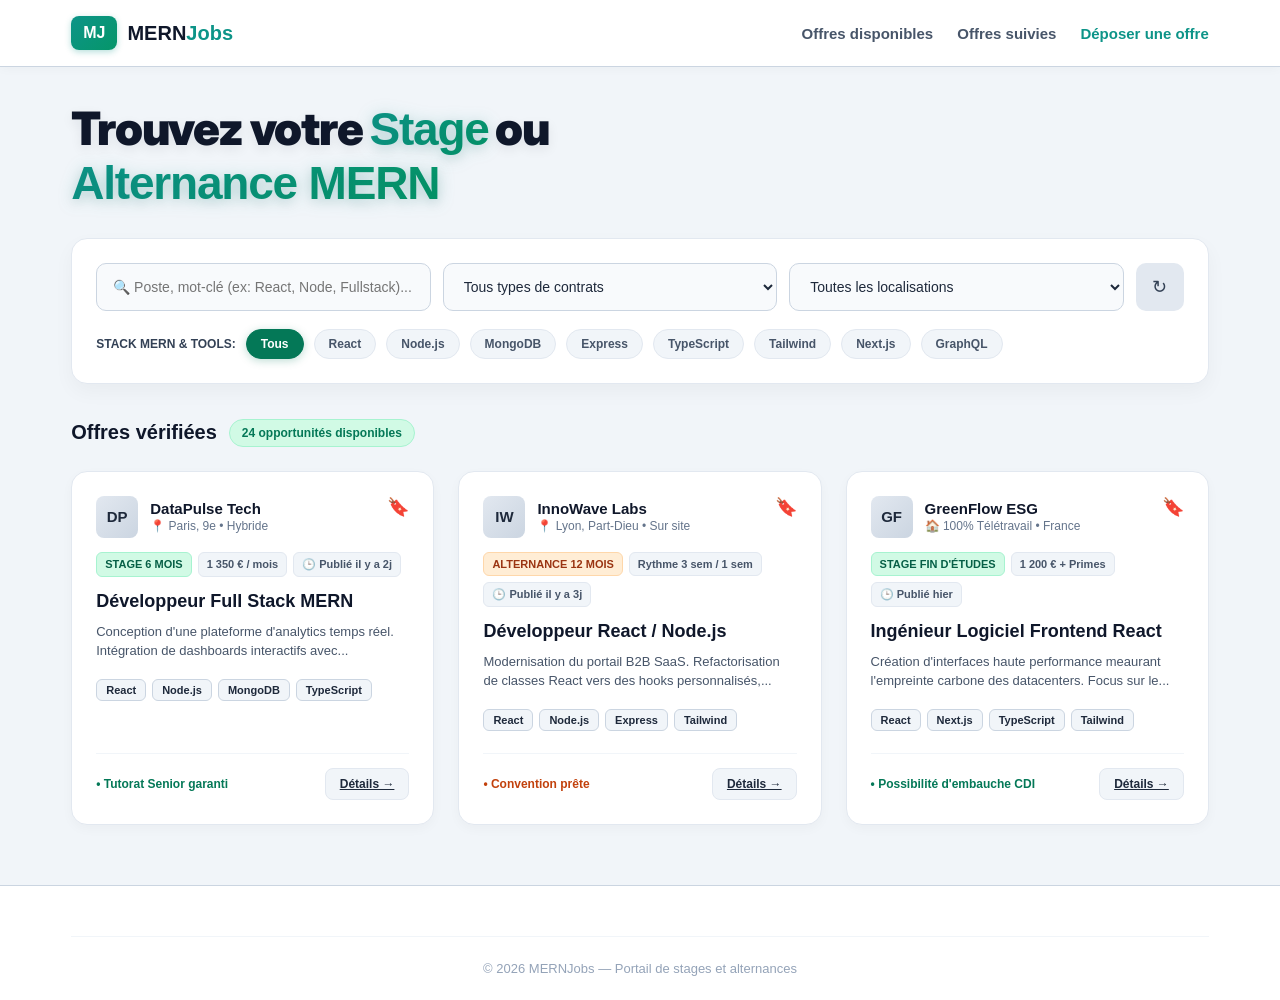
==== commit a3a2ac55: "fix: fix navigation for respensivity" ====
--- a/index.html
+++ b/index.html
@@ -10,22 +10,19 @@
 </head>
 
 <body>
-
-    <header class="header">
+   <header class="header">
         <div class="container navbar">
             <div class="logo-brand">
-                <span class="logo-icon">M</span>
-                <span class="logo-text">MERN<span>Jobs</span></span>
+                <div class="logo-icon">MJ</div>
+                <div class="logo-text">
+                    MERN<span>Jobs</span>
+                </div>
             </div>
             <nav class="nav-links">
-                <a href="/index.html" class="active">Offres disponibles</a>
-                <a href="/suivies.html">Offres suivies</a>
-                <a href="/deposer.html">Administration</a>
+                <a href="index.html">Offres disponibles</a>
+                <a href="suivies.html">Offres suivies</a>
+                <a href="deposer.html" class="active">Déposer une offre</a>
             </nav>
-            <div class="nav-actions">
-                <a href="#" class="btn-link">Connexion</a>
-                <a href="#" class="btn-primary">Publier une offre</a>
-            </div>
         </div>
     </header>
 
@@ -164,45 +161,31 @@
         </div>
     </main>
 
+    <!-- Footer -->
     <footer class="footer">
-        <div class="container footer-content">
-            <div class="footer-col">
-                <div class="logo-brand">
-                    <span class="logo-icon">M</span>
-                    <span class="logo-text">MERN<span>Jobs</span></span>
-                </div>
-                <p class="footer-desc">La plateforme dédiée aux opportunités de stages et alternances pour les
-                    développeurs de l'écosystème MERN.</p>
-            </div>
-            <div class="footer-col">
-                <h4>Candidats</h4>
-                <ul>
-                    <li><a href="#">Toutes les offres</a></li>
-                    <li><a href="#">Stages MERN</a></li>
-                    <li><a href="#">Alternances MERN</a></li>
-                </ul>
-            </div>
-            <div class="footer-col">
-                <h4>Recruteurs</h4>
-                <ul>
-                    <li><a href="#">Publier une offre</a></li>
-                    <li><a href="#">Tarifs</a></li>
-                    <li><a href="#">Espace Entreprise</a></li>
-                </ul>
-            </div>
-            <div class="footer-col">
-                <h4>Informations</h4>
-                <ul>
-                    <li><a href="#">À propos</a></li>
-                    <li><a href="#">Contact</a></li>
-                    <li><a href="#">Mentions légales</a></li>
-                </ul>
+        <div class="container">
+            <div class="footer-bottom">
+                © 2026 MERNJobs — Portail de stages et alternances
             </div>
         </div>
-        <div class="footer-bottom">
-            <p>© 2026 MERNJobs. Tous droits réservés.</p>
-        </div>
     </footer>
+
+
+    <!-- Navigation mobile -->
+    <nav class="mobile-bottom-nav">
+        <a href="index.html" class="mobile-nav-item">
+            <span class="mobile-nav-icon">⌂</span>
+            Offres
+        </a>
+        <a href="suivies.html" class="mobile-nav-item">
+            <span class="mobile-nav-icon">♡</span>
+            Suivies
+        </a>
+        <a href="deposer.html" class="mobile-nav-item active">
+            <span class="mobile-nav-icon">＋</span>
+            Déposer
+        </a>
+    </nav>
     <script src="script.js"></script>
 </body>
 
--- a/style.css
+++ b/style.css
@@ -72,37 +72,6 @@
 
 .nav-links a.active, .nav-links a:hover {
     color: #0d9488;
-}
-
-.nav-actions {
-    display: flex;
-    align-items: center;
-    gap: 16px;
-}
-
-.btn-link {
-    text-decoration: none;
-    color: #1e293b;
-    font-size: 14px;
-    font-weight: 700;
-}
-
-.btn-primary {
-    text-decoration: none;
-    background: linear-gradient(135deg, #0d9488, #0f766e);
-    color: #ffffff;
-    padding: 10px 18px;
-    border-radius: 8px;
-    font-size: 14px;
-    font-weight: bold;
-    box-shadow: 0 4px 10px rgba(13, 148, 136, 0.25);
-    transition: all 0.2s ease;
-}
-
-.btn-primary:hover {
-    background: linear-gradient(135deg, #0f766e, #115e59);
-    box-shadow: 0 6px 16px rgba(13, 148, 136, 0.35);
-    transform: translateY(-2px);
 }
 
 /* Section Principale */
@@ -431,49 +400,6 @@
     margin-top: 60px;
 }
 
-.footer-content {
-    display: flex;
-    justify-content: space-between;
-    gap: 40px;
-    margin-bottom: 40px;
-}
-
-.footer-col {
-    flex: 1;
-}
-
-.footer-desc {
-    font-size: 13px;
-    color: #64748b;
-    margin-top: 14px;
-    line-height: 1.6;
-}
-
-.footer-col h4 {
-    font-size: 15px;
-    color: #0f172a;
-    margin-bottom: 14px;
-}
-
-.footer-col ul {
-    list-style: none;
-}
-
-.footer-col li {
-    margin-bottom: 10px;
-}
-
-.footer-col a {
-    text-decoration: none;
-    color: #64748b;
-    font-size: 14px;
-    transition: color 0.2s ease;
-}
-
-.footer-col a:hover {
-    color: #0d9488;
-}
-
 .footer-bottom {
     border-top: 1px solid #f1f5f9;
     padding: 24px 0;
@@ -481,7 +407,6 @@
     font-size: 13px;
     color: #94a3b8;
 }
-/* page  suivies */
 .page-badge {
     color: #047857;
     font-size: 11px;
@@ -489,20 +414,17 @@
     letter-spacing: 0.5px;
     margin-bottom: 8px;
 }
-
 .subtitle {
     color: #64748b;
     font-size: 15px;
     margin-top: -18px;
     margin-bottom: 30px;
 }
-
 .saved-jobs-list {
     display: flex;
     flex-direction: column;
     gap: 16px;
 }
-
 .saved-card {
     background: #ffffff;
     border-radius: 12px;
@@ -514,56 +436,46 @@
     align-items: center;
     transition: all 0.25s ease;
 }
-
 .saved-card:hover {
     transform: translateY(-2px);
     box-shadow: 0 10px 24px rgba(0, 0, 0, 0.06);
     border-color: #cbd5e1;
 }
-
 .saved-card-left {
     display: flex;
     gap: 20px;
     align-items: flex-start;
 }
-
 .saved-card-content {
     display: flex;
     flex-direction: column;
     gap: 8px;
 }
-
 .title-row {
     display: flex;
     align-items: center;
     gap: 12px;
 }
-
 .job-title-list {
     font-size: 18px;
     font-weight: 800;
     color: #0f172a;
 }
-
 .meta-row {
     font-size: 13px;
     color: #64748b;
 }
-
 .meta-row strong {
     color: #1e293b;
 }
-
 .saved-card-content .tech-stack {
     margin-bottom: 0;
     margin-top: 4px;
 }
-
 .saved-card-actions {
     display: flex;
     gap: 10px;
 }
-
 .btn-action {
     background-color: #f1f5f9;
     border: 1px solid #e2e8f0;
@@ -578,207 +490,13 @@
     gap: 6px;
     transition: all 0.2s ease;
 }
-
 .btn-action:hover {
     background-color: #e2e8f0;
     color: #0f172a;
     transform: translateY(-1px);
     box-shadow: 0 2px 6px rgba(0, 0, 0, 0.05);
 }
-/* Page Administration */
-.admin-header {
-    display: flex;
-    justify-content: space-between;
-    align-items: flex-start;
-    margin-bottom: 24px;
-}
-
-.btn-create {
-    display: flex;
-    align-items: center;
-    gap: 8px;
-    padding: 12px 20px;
-    font-size: 14px;
-}
-
-.admin-card {
-    background: #ffffff;
-    border-radius: 16px;
-    border: 1px solid #e2e8f0;
-    box-shadow: 0 4px 20px rgba(0, 0, 0, 0.03);
-    padding: 24px;
-}
-
-/* Filtres Administration */
-.admin-filter-bar {
-    display: flex;
-    justify-content: space-between;
-    align-items: center;
-    gap: 16px;
-    margin-bottom: 24px;
-}
-
-.search-input-wrapper {
-    position: relative;
-    flex: 1;
-    max-width: 480px;
-}
-
-.search-icon {
-    position: absolute;
-    left: 14px;
-    top: 50%;
-    transform: translateY(-50%);
-    font-size: 14px;
-    color: #94a3b8;
-}
-
-.admin-search-input {
-    width: 100%;
-    padding: 10px 14px 10px 38px;
-    background-color: #f8fafc;
-    border: 1px solid #cbd5e1;
-    border-radius: 8px;
-    font-size: 13px;
-    outline: none;
-    transition: all 0.2s ease;
-}
-
-.admin-search-input:focus {
-    background-color: #ffffff;
-    border-color: #0d9488;
-    box-shadow: 0 0 0 3px rgba(13, 148, 136, 0.1);
-}
-
-.filter-tabs {
-    display: flex;
-    background-color: #f1f5f9;
-    padding: 4px;
-    border-radius: 8px;
-    gap: 4px;
-}
-
-.tab-btn {
-    border: none;
-    background: transparent;
-    padding: 8px 14px;
-    font-size: 13px;
-    font-weight: 600;
-    color: #64748b;
-    border-radius: 6px;
-    cursor: pointer;
-    transition: all 0.2s ease;
-}
-
-.tab-btn.active {
-    background-color: #0d9488;
-    color: #ffffff;
-    box-shadow: 0 2px 6px rgba(13, 148, 136, 0.25);
-}
-
-/* Data Table */
-.table-responsive {
-    overflow-x: auto;
-}
-
-.admin-table {
-    width: 100%;
-    border-collapse: collapse;
-    text-align: left;
-}
-
-.admin-table th {
-    font-size: 11px;
-    font-weight: 800;
-    color: #64748b;
-    letter-spacing: 0.5px;
-    padding: 12px 16px;
-    border-bottom: 2px solid #f1f5f9;
-}
-
-.admin-table td {
-    padding: 16px;
-    border-bottom: 1px solid #f1f5f9;
-    vertical-align: middle;
-}
-
-.admin-table tbody tr {
-    transition: background-color 0.15s ease;
-}
-
-.admin-table tbody tr:hover {
-    background-color: #f8fafc;
-}
-
-.company-name, .job-role {
-    font-weight: 700;
-    font-size: 14px;
-    color: #0f172a;
-}
-
-.company-sub, .job-sub {
-    font-size: 12px;
-    color: #64748b;
-    margin-top: 2px;
-}
-
-.loc-text, .date-text {
-    font-size: 13px;
-    color: #475569;
-}
-
-.tech-stack-mini {
-    display: flex;
-    gap: 4px;
-    flex-wrap: wrap;
-}
-
-.tech-stack-mini span {
-    background-color: #f1f5f9;
-    border: 1px solid #e2e8f0;
-    color: #334155;
-    font-size: 10px;
-    font-weight: 700;
-    padding: 3px 6px;
-    border-radius: 4px;
-}
-
-.action-buttons {
-    display: flex;
-    gap: 6px;
-    justify-content: flex-end;
-}
-
-.btn-icon-action {
-    background: transparent;
-    border: 1px solid #e2e8f0;
-    border-radius: 6px;
-    width: 32px;
-    height: 32px;
-    display: flex;
-    align-items: center;
-    justify-content: center;
-    cursor: pointer;
-    font-size: 13px;
-    transition: all 0.2s ease;
-}
-
-.btn-icon-action:hover {
-    background-color: #f1f5f9;
-    border-color: #cbd5e1;
-
-}
-
-.btn-icon-action.delete:hover {
-    background-color: #fef2f2;
-    border-color: #fca5a5;
-    color: #dc2626;
-}
-
-.text-right {
-    text-align: right;
-}
-/* Page Détail Offre */
+
 .breadcrumb-row {
     display: flex;
     justify-content: space-between;
@@ -786,37 +504,29 @@
     margin-bottom: 20px;
     font-size: 13px;
 }
-
 .breadcrumb {
     color: #64748b;
 }
-
 .breadcrumb a {
     color: #64748b;
     text-decoration: none;
 }
-
 .breadcrumb a:hover {
     color: #0d9488;
 }
-
 .breadcrumb span {
     color: #0f172a;
     font-weight: 600;
 }
-
 .back-link {
     color: #475569;
     text-decoration: none;
     font-weight: 700;
     transition: color 0.2s ease;
 }
-
 .back-link:hover {
     color: #0d9488;
 }
-
-/* Header de la Fiche */
 .job-detail-header {
     display: flex;
     justify-content: space-between;
@@ -825,13 +535,11 @@
     border-bottom: 1px solid #e2e8f0;
     margin-bottom: 20px;
 }
-
 .company-brand-row {
     display: flex;
     gap: 16px;
     align-items: center;
 }
-
 .company-logo-large {
     width: 54px;
     height: 54px;
@@ -843,18 +551,15 @@
     justify-content: center;
     font-size: 24px;
 }
-
 .company-title-wrap {
     display: flex;
     align-items: center;
     gap: 10px;
 }
-
 .company-title-wrap h2 {
     font-size: 20px;
     color: #0f172a;
 }
-
 .badge-partner {
     background-color: #d1fae5;
     color: #047857;
@@ -863,34 +568,29 @@
     padding: 3px 8px;
     border-radius: 6px;
 }
-
 .company-meta {
     font-size: 13px;
     color: #64748b;
     margin-top: 4px;
 }
-
 .company-meta a {
     color: #0d9488;
     text-decoration: none;
     font-weight: 600;
 }
 
-/* Badges Informations Clés */
 .job-detail-title {
     font-size: 26px;
     font-weight: 900;
     margin-bottom: 16px;
     color: #0f172a;
 }
-
 .job-key-info {
     display: flex;
     flex-wrap: wrap;
     gap: 8px;
     margin-bottom: 30px;
 }
-
 .key-badge {
     background-color: #f1f5f9;
     border: 1px solid #cbd5e1;
@@ -900,38 +600,32 @@
     padding: 6px 12px;
     border-radius: 8px;
 }
-
 .key-badge.highlight {
     background-color: #d1fae5;
     color: #065f46;
     border-color: #a7f3d0;
 }
-
 .key-badge.alert {
     background-color: #ffedd5;
     color: #9a3412;
     border-color: #fed7aa;
 }
-
 .key-badge.perk {
     background-color: #e0f2fe;
     color: #0369a1;
     border-color: #bae6fd;
 }
 
-/* Layout Grille Principal */
 .job-detail-grid {
     display: grid;
     grid-template-columns: 2fr 1fr;
     gap: 30px;
 }
-
 .detail-main-content {
     display: flex;
     flex-direction: column;
     gap: 30px;
 }
-
 .detail-section {
     background: #ffffff;
     padding: 28px;
@@ -939,7 +633,6 @@
     border: 1px solid #e2e8f0;
     box-shadow: 0 4px 12px rgba(0, 0, 0, 0.02);
 }
-
 .detail-section h3 {
     font-size: 18px;
     color: #0f172a;
@@ -948,7 +641,6 @@
     align-items: center;
     gap: 8px;
 }
-
 .intro-text {
     font-size: 14px;
     color: #475569;
@@ -962,7 +654,6 @@
     flex-direction: column;
     gap: 12px;
 }
-
 .missions-list li {
     font-size: 14px;
     color: #334155;
@@ -970,7 +661,6 @@
     position: relative;
     padding-left: 24px;
 }
-
 .missions-list li::before {
     content: "✓";
     position: absolute;
@@ -978,8 +668,6 @@
     color: #0d9488;
     font-weight: bold;
 }
-
-/* Box Exigences et Atouts */
 .requirements-box {
     display: grid;
     grid-template-columns: 1fr 1fr;
@@ -990,31 +678,26 @@
     border: 1px solid #e2e8f0;
     margin-top: 16px;
 }
-
 .req-col h4 {
     font-size: 13px;
     color: #0f172a;
     margin-bottom: 10px;
 }
-
 .req-col ul {
     list-style-type: disc;
     padding-left: 18px;
     font-size: 13px;
     color: #475569;
 }
-
 .req-col li {
     margin-bottom: 6px;
 }
 
-/* Sidebar Droite */
 .detail-sidebar {
     display: flex;
     flex-direction: column;
     gap: 20px;
 }
-
 .sidebar-card {
     background: #ffffff;
     padding: 24px;
@@ -1022,7 +705,6 @@
     border: 1px solid #e2e8f0;
     box-shadow: 0 4px 12px rgba(0, 0, 0, 0.02);
 }
-
 .sidebar-card h3 {
     font-size: 16px;
     color: #0f172a;
@@ -1031,13 +713,11 @@
     align-items: center;
     gap: 8px;
 }
-
 .tech-tags {
     display: flex;
     flex-wrap: wrap;
     gap: 8px;
 }
-
 .tech-tag {
     background-color: #f1f5f9;
     border: 1px solid #cbd5e1;
@@ -1047,14 +727,12 @@
     padding: 5px 10px;
     border-radius: 6px;
 }
-
 .tech-tag.primary {
     background-color: #6ee7b7;
     border-color: #34d399;
     color: #064e3b;
 }
 
-/* Cartes Contact Sidebar */
 .contact-info-block {
     margin-bottom: 14px;
     background-color: #f8fafc;
@@ -1062,13 +740,11 @@
     border-radius: 8px;
     border: 1px solid #f1f5f9;
 }
-
 .contact-info-block.flex-between {
     display: flex;
     justify-content: space-between;
     align-items: center;
 }
-
 .info-label {
     display: block;
     font-size: 11px;
@@ -1076,7 +752,6 @@
     font-weight: 700;
     margin-bottom: 4px;
 }
-
 .contact-email {
     color: #0d9488;
     text-decoration: none;
@@ -1084,19 +759,119 @@
     font-size: 13px;
     word-break: break-all;
 }
-
 .contact-text {
     font-size: 13px;
     color: #1e293b;
 }
-
 .date-limit {
     font-size: 12px;
     font-weight: 800;
     color: #0f172a;
 }
-
 .bottom-back-wrapper {
     margin-top: 40px;
     text-align: center;
+}
+
+.mobile-bottom-nav {
+    display: none;
+}
+
+@media (max-width: 992px) {
+    .nav-links {
+        display: none;
+    }
+    .header {
+        margin-bottom: 20px;
+        padding: 12px 0;
+    }
+    .mobile-bottom-nav {
+        display: flex;
+        justify-content: space-around;
+        align-items: center;
+        position: fixed;
+        bottom: 0;
+        left: 0;
+        right: 0;
+        height: 64px;
+        background-color: #ffffff;
+        border-top: 1px solid #e2e8f0;
+        box-shadow: 0 -4px 12px rgba(0, 0, 0, 0.05);
+        z-index: 1000;
+        padding: 0 10px;
+    }
+    .mobile-nav-item {
+        display: flex;
+        flex-direction: column;
+        align-items: center;
+        justify-content: center;
+        text-decoration: none;
+        color: #64748b;
+        font-size: 11px;
+        font-weight: 700;
+        gap: 3px;
+        flex: 1;
+        height: 100%;
+        transition: color 0.2s ease;
+    }
+    .mobile-nav-icon {
+        font-size: 20px;
+    }
+    .mobile-nav-item.active {
+        color: #0d9488;
+    }
+
+    body {
+        padding-bottom: 75px;
+    }
+    .grid {
+        flex-direction: column;
+        gap: 16px;
+    }
+    .card {
+        width: 100%;
+        min-width: 100%;
+    }
+    .job-detail-grid {
+        grid-template-columns: 1fr;
+        gap: 20px;
+    }
+    .requirements-box {
+        grid-template-columns: 1fr;
+    }
+    .saved-card {
+        flex-direction: column;
+        align-items: flex-start;
+        gap: 16px;
+    }
+    .saved-card-actions {
+        width: 100%;
+        justify-content: flex-end;
+        border-top: 1px solid #f1f5f9;
+        padding-top: 12px;
+    }
+}
+@media (max-width: 576px) {
+    h1 {
+        font-size: 32px;
+    }
+
+    .job-detail-title {
+        font-size: 22px;
+    }
+    .inputs-row {
+        flex-direction: column;
+    }
+    .icon-btn {
+        width: 100%;
+        height: 44px;
+    }
+    .job-detail-header {
+        flex-direction: column;
+        align-items: flex-start;
+        gap: 16px;
+    }
+    .btn-bookmark {
+        width: 100%;
+    }
 }
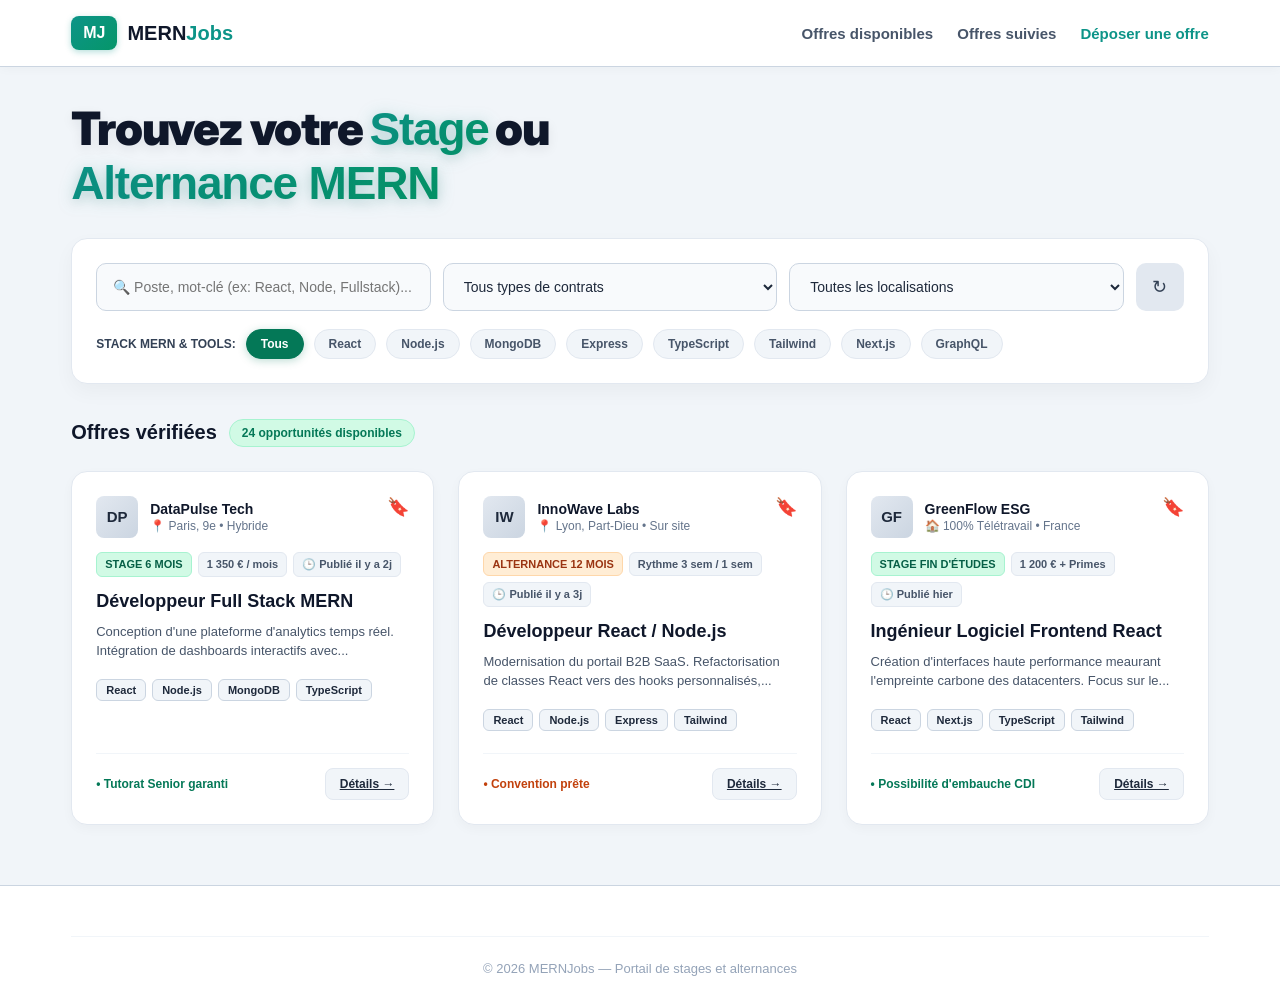
==== commit c344c2a2: "add deposer page" ====
--- a/index.html
+++ b/index.html
@@ -21,7 +21,7 @@
             <nav class="nav-links">
                 <a href="index.html">Offres disponibles</a>
                 <a href="suivies.html">Offres suivies</a>
-                <a href="deposer.html" class="active">Déposer une offre</a>
+                <a href="admin.html" class="active">Déposer une offre</a>
             </nav>
         </div>
     </header>
@@ -181,7 +181,7 @@
             <span class="mobile-nav-icon">♡</span>
             Suivies
         </a>
-        <a href="deposer.html" class="mobile-nav-item active">
+        <a href="admin.html" class="mobile-nav-item active">
             <span class="mobile-nav-icon">＋</span>
             Déposer
         </a>
--- a/style.css
+++ b/style.css
@@ -72,6 +72,37 @@
 
 .nav-links a.active, .nav-links a:hover {
     color: #0d9488;
+}
+
+.nav-actions {
+    display: flex;
+    align-items: center;
+    gap: 16px;
+}
+
+.btn-link {
+    text-decoration: none;
+    color: #1e293b;
+    font-size: 14px;
+    font-weight: 700;
+}
+
+.btn-primary {
+    text-decoration: none;
+    background: linear-gradient(135deg, #0d9488, #0f766e);
+    color: #ffffff;
+    padding: 10px 18px;
+    border-radius: 8px;
+    font-size: 14px;
+    font-weight: bold;
+    box-shadow: 0 4px 10px rgba(13, 148, 136, 0.25);
+    transition: all 0.2s ease;
+}
+
+.btn-primary:hover {
+    background: linear-gradient(135deg, #0f766e, #115e59);
+    box-shadow: 0 6px 16px rgba(13, 148, 136, 0.35);
+    transform: translateY(-2px);
 }
 
 /* Section Principale */
@@ -400,6 +431,49 @@
     margin-top: 60px;
 }
 
+.footer-content {
+    display: flex;
+    justify-content: space-between;
+    gap: 40px;
+    margin-bottom: 40px;
+}
+
+.footer-col {
+    flex: 1;
+}
+
+.footer-desc {
+    font-size: 13px;
+    color: #64748b;
+    margin-top: 14px;
+    line-height: 1.6;
+}
+
+.footer-col h4 {
+    font-size: 15px;
+    color: #0f172a;
+    margin-bottom: 14px;
+}
+
+.footer-col ul {
+    list-style: none;
+}
+
+.footer-col li {
+    margin-bottom: 10px;
+}
+
+.footer-col a {
+    text-decoration: none;
+    color: #64748b;
+    font-size: 14px;
+    transition: color 0.2s ease;
+}
+
+.footer-col a:hover {
+    color: #0d9488;
+}
+
 .footer-bottom {
     border-top: 1px solid #f1f5f9;
     padding: 24px 0;
@@ -497,6 +571,173 @@
     box-shadow: 0 2px 6px rgba(0, 0, 0, 0.05);
 }
 
+.admin-header {
+    display: flex;
+    justify-content: space-between;
+    align-items: flex-start;
+    margin-bottom: 24px;
+}
+.btn-create {
+    display: flex;
+    align-items: center;
+    gap: 8px;
+    padding: 12px 20px;
+    font-size: 14px;
+}
+.admin-card {
+    background: #ffffff;
+    border-radius: 16px;
+    border: 1px solid #e2e8f0;
+    box-shadow: 0 4px 20px rgba(0, 0, 0, 0.03);
+    padding: 24px;
+}
+
+.admin-filter-bar {
+    display: flex;
+    justify-content: space-between;
+    align-items: center;
+    gap: 16px;
+    margin-bottom: 24px;
+}
+.search-input-wrapper {
+    position: relative;
+    flex: 1;
+    max-width: 480px;
+}
+.search-icon {
+    position: absolute;
+    left: 14px;
+    top: 50%;
+    transform: translateY(-50%);
+    font-size: 14px;
+    color: #94a3b8;
+}
+.admin-search-input {
+    width: 100%;
+    padding: 10px 14px 10px 38px;
+    background-color: #f8fafc;
+    border: 1px solid #cbd5e1;
+    border-radius: 8px;
+    font-size: 13px;
+    outline: none;
+    transition: all 0.2s ease;
+}
+.admin-search-input:focus {
+    background-color: #ffffff;
+    border-color: #0d9488;
+    box-shadow: 0 0 0 3px rgba(13, 148, 136, 0.1);
+}
+.filter-tabs {
+    display: flex;
+    background-color: #f1f5f9;
+    padding: 4px;
+    border-radius: 8px;
+    gap: 4px;
+}
+.tab-btn {
+    border: none;
+    background: transparent;
+    padding: 8px 14px;
+    font-size: 13px;
+    font-weight: 600;
+    color: #64748b;
+    border-radius: 6px;
+    cursor: pointer;
+    transition: all 0.2s ease;
+}
+.tab-btn.active {
+    background-color: #0d9488;
+    color: #ffffff;
+    box-shadow: 0 2px 6px rgba(13, 148, 136, 0.25);
+}
+.table-responsive {
+    overflow-x: auto;
+}
+.admin-table {
+    width: 100%;
+    border-collapse: collapse;
+    text-align: left;
+}
+.admin-table th {
+    font-size: 11px;
+    font-weight: 800;
+    color: #64748b;
+    letter-spacing: 0.5px;
+    padding: 12px 16px;
+    border-bottom: 2px solid #f1f5f9;
+}
+.admin-table td {
+    padding: 16px;
+    border-bottom: 1px solid #f1f5f9;
+    vertical-align: middle;
+}
+.admin-table tbody tr {
+    transition: background-color 0.15s ease;
+}
+.admin-table tbody tr:hover {
+    background-color: #f8fafc;
+}
+.company-name, .job-role {
+    font-weight: 700;
+    font-size: 14px;
+    color: #0f172a;
+}
+.company-sub, .job-sub {
+    font-size: 12px;
+    color: #64748b;
+    margin-top: 2px;
+}
+.loc-text, .date-text {
+    font-size: 13px;
+    color: #475569;
+}
+.tech-stack-mini {
+    display: flex;
+    gap: 4px;
+    flex-wrap: wrap;
+}
+.tech-stack-mini span {
+    background-color: #f1f5f9;
+    border: 1px solid #e2e8f0;
+    color: #334155;
+    font-size: 10px;
+    font-weight: 700;
+    padding: 3px 6px;
+    border-radius: 4px;
+}
+.action-buttons {
+    display: flex;
+    gap: 6px;
+    justify-content: flex-end;
+}
+.btn-icon-action {
+    background: transparent;
+    border: 1px solid #e2e8f0;
+    border-radius: 6px;
+    width: 32px;
+    height: 32px;
+    display: flex;
+    align-items: center;
+    justify-content: center;
+    cursor: pointer;
+    font-size: 13px;
+    transition: all 0.2s ease;
+}
+.btn-icon-action:hover {
+    background-color: #f1f5f9;
+    border-color: #cbd5e1;
+
+}
+.btn-icon-action.delete:hover {
+    background-color: #fef2f2;
+    border-color: #fca5a5;
+    color: #dc2626;
+}
+
+.text-right {
+    text-align: right;
+}
+
 .breadcrumb-row {
     display: flex;
     justify-content: space-between;
@@ -778,7 +1019,8 @@
 }
 
 @media (max-width: 992px) {
-    .nav-links {
+    .nav-links, 
+    .nav-actions {
         display: none;
     }
     .header {
@@ -850,6 +1092,29 @@
         border-top: 1px solid #f1f5f9;
         padding-top: 12px;
     }
+    .admin-header {
+        flex-direction: column;
+        gap: 16px;
+    }
+    .btn-create {
+        width: 100%;
+        justify-content: center;
+    }
+    .admin-filter-bar {
+        flex-direction: column;
+        align-items: stretch;
+    }
+    .search-input-wrapper {
+        max-width: 100%;
+    }
+    .filter-tabs {
+        width: 100%;
+        justify-content: space-between;
+    }
+    .tab-btn {
+        flex: 1;
+        text-align: center;
+    }
 }
 @media (max-width: 576px) {
     h1 {
@@ -865,6 +1130,10 @@
     .icon-btn {
         width: 100%;
         height: 44px;
+    }
+    .footer-content {
+        flex-direction: column;
+        gap: 24px;
     }
     .job-detail-header {
         flex-direction: column;
@@ -874,4 +1143,142 @@
     .btn-bookmark {
         width: 100%;
     }
-}+}
+@media (max-width: 768px) {
+
+.form-grid {
+    grid-template-columns: 1fr;
+}
+
+.form-section {
+    padding: 20px;
+}
+
+.form-actions {
+    flex-direction: column-reverse;
+    align-items: stretch;
+}
+
+.form-actions .btn-primary,
+.btn-secondary {
+    width: 100%;
+    text-align: center;
+    justify-content: center;
+}
+}
+.form-header {
+margin-bottom: 30px;
+}
+
+.offer-form {
+max-width: 1000px;
+margin: 0 auto;
+}
+
+.form-section {
+background-color: #ffffff;
+border: 1px solid #e2e8f0;
+border-radius: 16px;
+padding: 28px;
+margin-bottom: 20px;
+box-shadow: 0 4px 12px rgba(0, 0, 0, 0.03);
+}
+
+.form-section h2 {
+font-size: 18px;
+color: #0f172a;
+margin-bottom: 22px;
+}
+
+.form-grid {
+display: grid;
+grid-template-columns: 1fr 1fr;
+gap: 20px;
+}
+
+.form-group {
+display: flex;
+flex-direction: column;
+gap: 8px;
+}
+
+.form-group label {
+font-size: 13px;
+font-weight: 700;
+color: #334155;
+}
+
+.form-group input,
+.form-group select,
+.form-group textarea {
+width: 100%;
+padding: 12px 14px;
+background-color: #f8fafc;
+border: 1px solid #cbd5e1;
+border-radius: 8px;
+color: #1e293b;
+font-family: inherit;
+font-size: 14px;
+outline: none;
+transition: all 0.2s ease;
+}
+
+.form-group input,
+.form-group select {
+height: 46px;
+}
+
+.form-group textarea {
+resize: vertical;
+min-height: 120px;
+line-height: 1.5;
+}
+
+.form-group input:focus,
+.form-group select:focus,
+.form-group textarea:focus {
+background-color: #ffffff;
+border-color: #0d9488;
+box-shadow: 0 0 0 3px rgba(13, 148, 136, 0.1);
+}
+
+.form-group input::placeholder,
+.form-group textarea::placeholder {
+color: #94a3b8;
+}
+
+.form-group small {
+font-size: 11px;
+color: #64748b;
+}
+
+.form-actions {
+display: flex;
+justify-content: flex-end;
+align-items: center;
+gap: 12px;
+margin-top: 10px;
+margin-bottom: 40px;
+}
+
+.btn-secondary {
+text-decoration: none;
+background-color: #f1f5f9;
+border: 1px solid #e2e8f0;
+color: #334155;
+padding: 11px 20px;
+border-radius: 8px;
+font-size: 14px;
+font-weight: 700;
+transition: all 0.2s ease;
+}
+
+.btn-secondary:hover {
+background-color: #e2e8f0;
+}
+
+.form-actions .btn-primary {
+border: none;
+cursor: pointer;
+}
+
